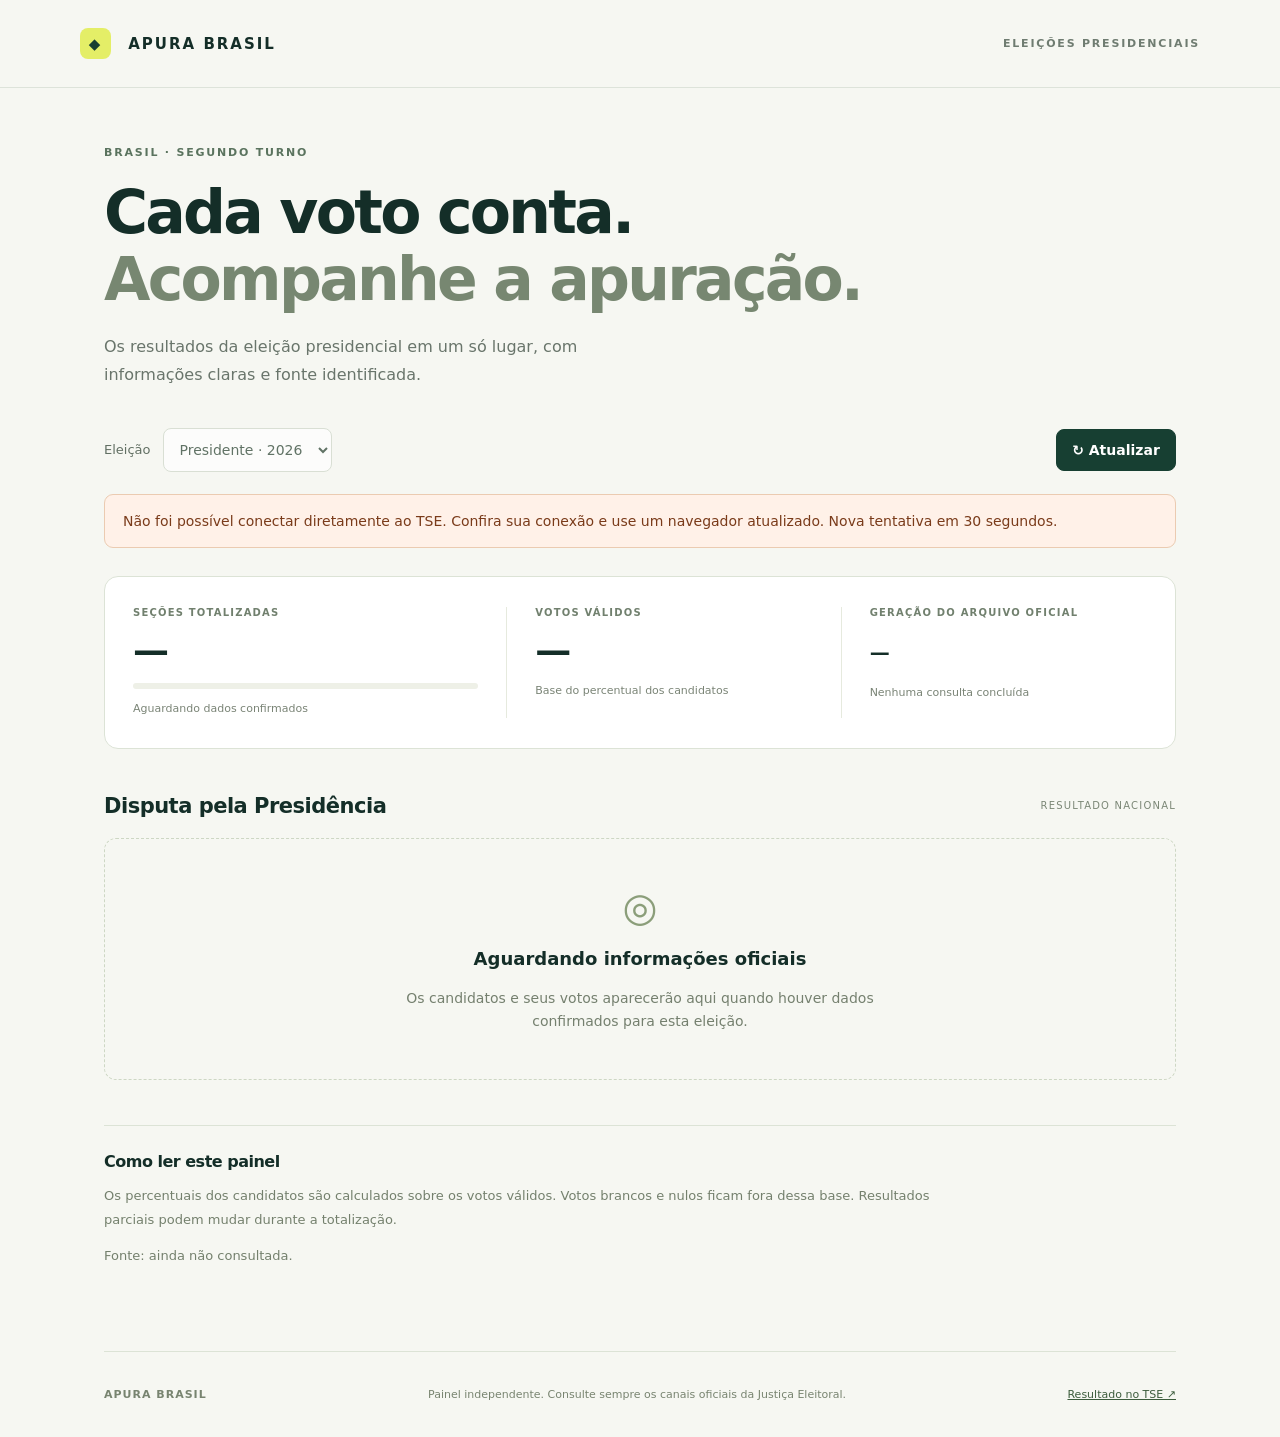
==== public/index.html @ 84155146 "Add presidential election dashboard with direct signed TSE data" ====
<!doctype html>
<html lang="pt-BR">
<head>
<meta charset="utf-8"><meta name="viewport" content="width=device-width,initial-scale=1">
<meta name="theme-color" content="#102f28">
<title>Apuração • Presidência do Brasil</title>
<link rel="stylesheet" href="style.css">
</head>
<body>
<header><a class="brand" href="/" aria-label="Página inicial"><span class="brand-mark">◆</span> APURA BRASIL</a><span class="tag">ELEIÇÕES PRESIDENCIAIS</span></header>
<main>
<section class="intro"><div class="eyebrow">BRASIL · SEGUNDO TURNO</div><h1>Cada voto conta.<br><span>Acompanhe a apuração.</span></h1><p>Os resultados da eleição presidencial em um só lugar, com informações claras e fonte identificada.</p></section>
<section class="toolbar" aria-label="Controles"><div><label for="year">Eleição</label><select id="year" disabled aria-label="Eleição presidencial de 2026"><option value="2026">Presidente · 2026</option></select></div><button id="refresh" type="button">↻ Atualizar</button></section>
<div id="notice" class="notice" role="status" aria-live="polite">Preparando as informações da eleição…</div>
<section class="summary" aria-label="Progresso da apuração"><div><span class="eyebrow">SEÇÕES TOTALIZADAS</span><strong id="progress">—</strong><div class="track"><div id="progress-bar"></div></div><small id="sections">Aguardando dados confirmados</small></div><div><span class="eyebrow">VOTOS VÁLIDOS</span><strong id="valid-votes">—</strong><small>Base do percentual dos candidatos</small></div><div><span class="eyebrow">GERAÇÃO DO ARQUIVO OFICIAL</span><strong id="updated" class="date">—</strong><small id="checked">Nenhuma consulta concluída</small></div></section>
<section class="results"><div class="section-heading"><h2>Disputa pela Presidência</h2><span>RESULTADO NACIONAL</span></div><div id="candidates" class="candidates"><div class="empty"><span>◎</span><h3>Aguardando informações oficiais</h3><p>Os candidatos e seus votos aparecerão aqui quando houver dados confirmados para esta eleição.</p></div></div></section>
<section class="details"><h2>Como ler este painel</h2><p>Os percentuais dos candidatos são calculados sobre os votos válidos. Votos brancos e nulos ficam fora dessa base. Resultados parciais podem mudar durante a totalização.</p><p id="source">Fonte: ainda não consultada.</p></section>
<footer><span>APURA BRASIL</span><p>Painel independente. Consulte sempre os canais oficiais da Justiça Eleitoral.</p><a href="https://resultados.tse.jus.br/oficial/app/index.html#/eleicao/6258/uf/br/cargo/1/vis/nominal/resultados" target="_blank" rel="noopener noreferrer">Resultado no TSE ↗</a></footer>
</main>
<script src="app.js" type="module"></script>
</body>
</html>
---- public/style.css ----
:root{font-family:Inter,ui-sans-serif,system-ui,-apple-system,BlinkMacSystemFont,"Segoe UI",sans-serif;color:#142e28;background:#f6f7f2;font-synthesis:none}*{box-sizing:border-box}body{margin:0}header{height:88px;border-bottom:1px solid #dde3da;display:flex;justify-content:space-between;align-items:center;padding:0 max(24px,calc((100vw - 1120px)/2))}.brand{font-size:15px;letter-spacing:2px;font-weight:800;text-decoration:none;color:inherit;white-space:nowrap}.brand-mark{display:inline-grid;place-items:center;width:31px;height:31px;background:#e4ee67;border-radius:8px;margin-right:10px;color:#183e31}.tag,.eyebrow{font-size:11px;font-weight:750;letter-spacing:1.8px}.tag{color:#6f7c71}main{max-width:1120px;margin:auto;padding:58px 24px 0}.intro{max-width:760px}.intro .eyebrow{color:#5a735e}h1{font-size:clamp(34px,5.5vw,60px);letter-spacing:-2.7px;line-height:1.12;margin:20px 0}h1 span{color:#778771}.intro p{font-size:16px;line-height:1.7;color:#69756b;max-width:570px}.toolbar{display:flex;justify-content:space-between;align-items:center;margin-top:40px;gap:16px}.toolbar>div{display:flex;align-items:center;gap:12px}label{font-size:13px;color:#627064}select,button{font:inherit;font-size:14px;border:1px solid #cdd6c8;background:#fff;border-radius:8px;padding:12px;color:#233c2b}button{background:#173f32;color:white;border-color:#173f32;font-weight:650;cursor:pointer;min-width:120px}button:hover{background:#28533d}button:disabled{opacity:.6;cursor:wait}:focus-visible{outline:3px solid #8a9e22;outline-offset:4px}.notice{background:#eaf0df;border:1px solid #d5dfc2;border-radius:9px;padding:15px 18px;margin:22px 0;font-size:14px;line-height:1.6}.notice.error{background:#fff1e8;border-color:#ebcbb1;color:#7a3b1a}.summary{display:grid;grid-template-columns:1.2fr 1fr 1fr;background:#fff;border:1px solid #dce3d6;border-radius:14px;margin:28px 0 45px;padding:30px 0}.summary>div{padding:0 28px;display:flex;flex-direction:column;gap:12px}.summary>div+div{border-left:1px solid #e6eade}.summary .eyebrow{color:#71806e;font-size:10px;letter-spacing:1.2px}.summary strong{font-size:36px;letter-spacing:-1.5px}.summary strong.date{font-size:20px;letter-spacing:-.5px;min-height:43px;display:flex;align-items:center}.summary small{color:#7a8476;font-size:11px;line-height:1.5}.track{height:6px;background:#eef0e7;border-radius:9px}.track>div{width:0;height:100%;background:#79923b;border-radius:9px}.section-heading{display:flex;justify-content:space-between;align-items:center;gap:16px;margin-bottom:20px}h2{font-size:21px;letter-spacing:-.5px;margin:0}.section-heading>span{font-size:10px;letter-spacing:1.2px;color:#7b8776}.candidates{display:grid;grid-template-columns:1fr 1fr;gap:18px}.empty{grid-column:1/-1;text-align:center;padding:45px 24px;border:1px dashed #cdd7c4;border-radius:12px}.empty>span{font-size:40px;color:#8b9e7a}.empty h3{font-size:18px;font-weight:650}.empty p{max-width:470px;margin:auto;color:#75806f;font-size:14px;line-height:1.7}.candidate{padding:26px;border:1px solid #dce3d6;border-radius:12px;background:white}.candidate small{color:#6e7d67}.candidate h3{margin:12px 0;font-size:24px}.candidate strong{display:block;font-size:42px;letter-spacing:-1.5px;margin:24px 0 8px}.candidate .track{margin:18px 0}.candidate .track>div{background:#254f3c}.candidate p{font-size:14px;color:#67745e}.details{margin:45px 0;padding:26px 0;border-top:1px solid #dce3d6}.details h2{font-size:16px}.details p{font-size:13px;color:#74806d;line-height:1.8;max-width:850px}.details a,footer a{color:#3c5c3c}footer{border-top:1px solid #dce3d6;padding:25px 0;display:flex;align-items:center;justify-content:space-between;gap:20px;font-size:11px;color:#788470}footer>span{font-weight:800;letter-spacing:1px}footer a{white-space:nowrap}@media(max-width:650px){header{height:70px}.tag{display:none}main{padding-top:35px}h1{letter-spacing:-1.5px}.summary{grid-template-columns:1fr;padding:0 22px;margin-bottom:30px}.summary>div{padding:22px 0}.summary>div+div{border-left:0;border-top:1px solid #e6eade}.summary strong.date{min-height:0}.section-heading{align-items:flex-start;flex-direction:column}.candidates{grid-template-columns:1fr}.toolbar>div{gap:7px}select{max-width:190px}.toolbar button{min-width:auto}.toolbar label{display:none}footer{flex-wrap:wrap}footer p{order:3;margin:0;width:100%}}
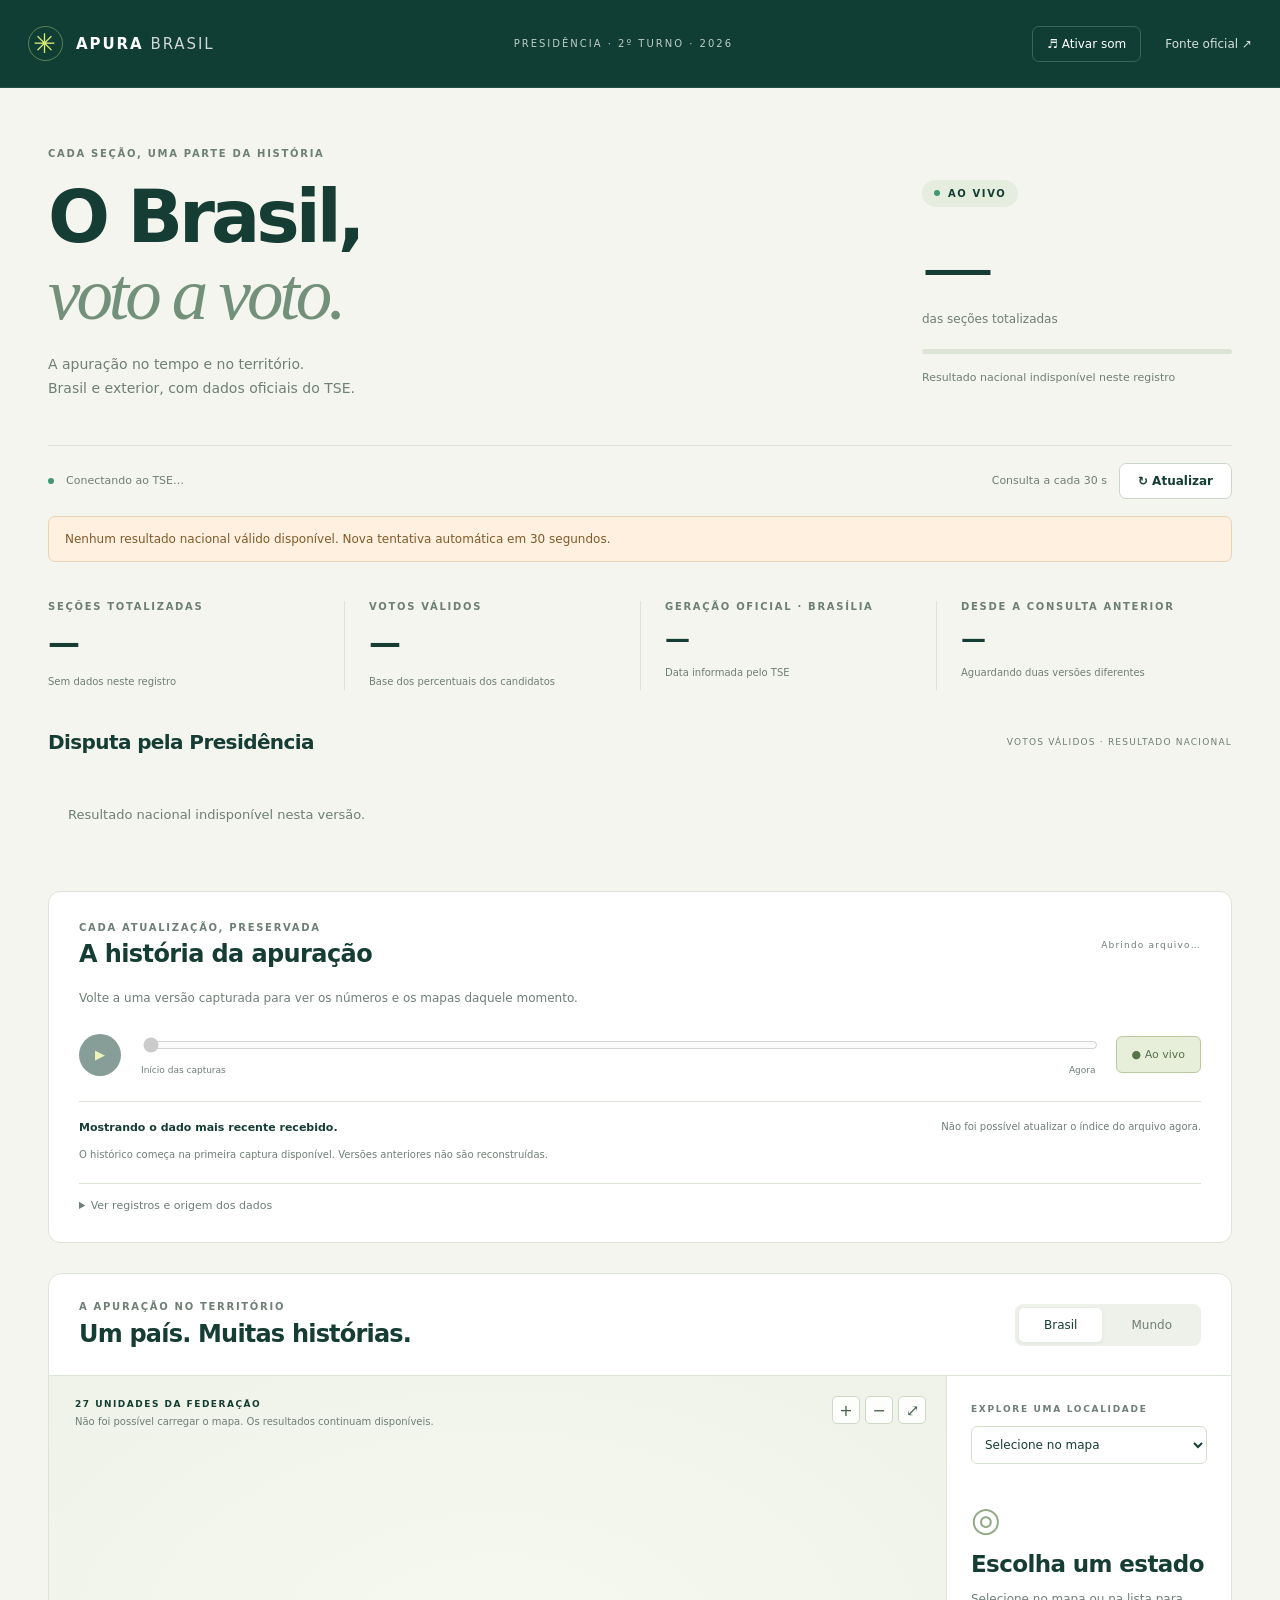
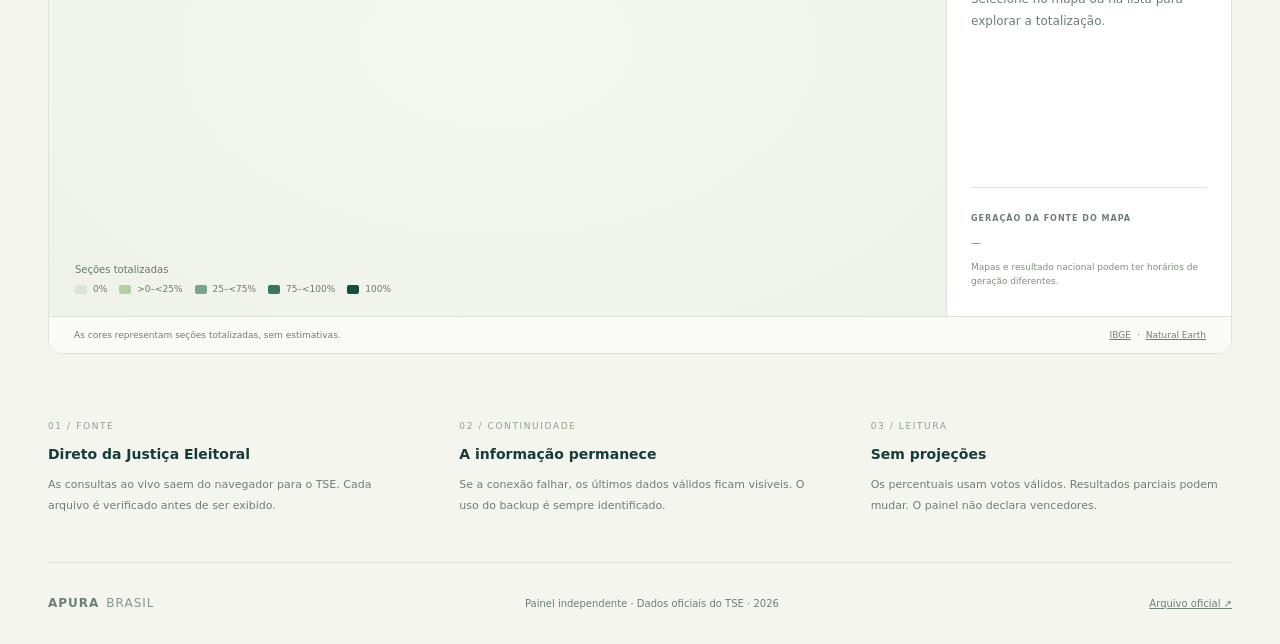
==== commit b28b3586: "Adiciona mapas, histórico assinado, backup na VPS e alerta sonoro ao dashboard" ====
--- a/public/index.html
+++ b/public/index.html
@@ -1,22 +1,22 @@
 <!doctype html>
 <html lang="pt-BR">
 <head>
-<meta charset="utf-8"><meta name="viewport" content="width=device-width,initial-scale=1">
-<meta name="theme-color" content="#102f28">
-<title>Apuração • Presidência do Brasil</title>
-<link rel="stylesheet" href="style.css">
+<meta charset="utf-8"><meta name="viewport" content="width=device-width,initial-scale=1"><meta name="theme-color" content="#103e34">
+<title>Apura Brasil · O Brasil, voto a voto</title><link rel="stylesheet" href="style.css">
 </head>
 <body>
-<header><a class="brand" href="/" aria-label="Página inicial"><span class="brand-mark">◆</span> APURA BRASIL</a><span class="tag">ELEIÇÕES PRESIDENCIAIS</span></header>
+<header class="topbar"><a class="brand" href="/" aria-label="Página inicial"><span class="brand-symbol">✳</span> APURA<span>BRASIL</span></a><span class="header-caption">PRESIDÊNCIA · 2º TURNO · 2026</span><div class="header-actions"><button id="sound" class="ghost" aria-pressed="false">♬ Ativar som</button><a class="official-link" href="https://resultados.tse.jus.br/oficial/app/index.html#/eleicao/6258/uf/br/cargo/1/vis/nominal/resultados" target="_blank" rel="noopener noreferrer">Fonte oficial ↗</a></div></header>
 <main>
-<section class="intro"><div class="eyebrow">BRASIL · SEGUNDO TURNO</div><h1>Cada voto conta.<br><span>Acompanhe a apuração.</span></h1><p>Os resultados da eleição presidencial em um só lugar, com informações claras e fonte identificada.</p></section>
-<section class="toolbar" aria-label="Controles"><div><label for="year">Eleição</label><select id="year" disabled aria-label="Eleição presidencial de 2026"><option value="2026">Presidente · 2026</option></select></div><button id="refresh" type="button">↻ Atualizar</button></section>
-<div id="notice" class="notice" role="status" aria-live="polite">Preparando as informações da eleição…</div>
-<section class="summary" aria-label="Progresso da apuração"><div><span class="eyebrow">SEÇÕES TOTALIZADAS</span><strong id="progress">—</strong><div class="track"><div id="progress-bar"></div></div><small id="sections">Aguardando dados confirmados</small></div><div><span class="eyebrow">VOTOS VÁLIDOS</span><strong id="valid-votes">—</strong><small>Base do percentual dos candidatos</small></div><div><span class="eyebrow">GERAÇÃO DO ARQUIVO OFICIAL</span><strong id="updated" class="date">—</strong><small id="checked">Nenhuma consulta concluída</small></div></section>
-<section class="results"><div class="section-heading"><h2>Disputa pela Presidência</h2><span>RESULTADO NACIONAL</span></div><div id="candidates" class="candidates"><div class="empty"><span>◎</span><h3>Aguardando informações oficiais</h3><p>Os candidatos e seus votos aparecerão aqui quando houver dados confirmados para esta eleição.</p></div></div></section>
-<section class="details"><h2>Como ler este painel</h2><p>Os percentuais dos candidatos são calculados sobre os votos válidos. Votos brancos e nulos ficam fora dessa base. Resultados parciais podem mudar durante a totalização.</p><p id="source">Fonte: ainda não consultada.</p></section>
-<footer><span>APURA BRASIL</span><p>Painel independente. Consulte sempre os canais oficiais da Justiça Eleitoral.</p><a href="https://resultados.tse.jus.br/oficial/app/index.html#/eleicao/6258/uf/br/cargo/1/vis/nominal/resultados" target="_blank" rel="noopener noreferrer">Resultado no TSE ↗</a></footer>
+<section class="hero"><div><div class="eyebrow">CADA SEÇÃO, UMA PARTE DA HISTÓRIA</div><h1>O Brasil,<br><span>voto a voto.</span></h1><p>A apuração no tempo e no território.<br>Brasil e exterior, com dados oficiais do TSE.</p></div><div class="hero-status"><span id="mode" class="mode"><i></i> CONECTANDO</span><h2 id="hero-progress">—</h2><p>das seções totalizadas</p><div class="mini-track"><span id="hero-bar"></span></div><small id="hero-sections">Aguardando a fonte oficial</small></div></section>
+<div class="live-toolbar"><div class="consultation"><span class="status-dot" id="status-dot"></span><span id="checked">Conectando ao TSE…</span></div><div><span class="poll-label">Consulta a cada 30 s</span><button id="refresh" class="refresh">↻ Atualizar</button></div></div>
+<div id="notice" class="notice" role="status" aria-live="polite">Consultando as informações oficiais…</div>
+<section class="metrics" aria-label="Resumo da apuração"><article><span class="eyebrow">SEÇÕES TOTALIZADAS</span><strong id="sections">—</strong><small id="sections-total">Aguardando dados</small></article><article><span class="eyebrow">VOTOS VÁLIDOS</span><strong id="valid-votes">—</strong><small>Base dos percentuais dos candidatos</small></article><article><span class="eyebrow">GERAÇÃO OFICIAL · BRASÍLIA</span><strong class="official-time" id="updated">—</strong><small id="generation-date">Data informada pelo TSE</small></article><article><span class="eyebrow">DESDE A CONSULTA ANTERIOR</span><strong class="delta" id="delta">—</strong><small id="delta-note">Aguardando duas versões</small></article></section>
+<section class="results" aria-label="Votação dos candidatos"><div class="section-heading"><h2>Disputa pela Presidência</h2><span>VOTOS VÁLIDOS · RESULTADO NACIONAL</span></div><div id="candidates" class="candidates"><p class="empty">Aguardando resultados oficiais verificados.</p></div></section>
+<section class="timeline-card" aria-labelledby="timeline-title"><div class="section-heading"><div><div class="eyebrow">CADA ATUALIZAÇÃO, PRESERVADA</div><h2 id="timeline-title">A história da apuração</h2></div><span id="archive-count">Abrindo arquivo…</span></div><p class="timeline-description">Volte a uma versão capturada para ver os números e os mapas daquele momento.</p><div class="timeline-controls"><button id="play" class="play" disabled aria-label="Reproduzir histórico">▶</button><div class="timeline-slider"><input id="timeline" type="range" min="0" max="0" value="0" aria-label="Versão capturada da apuração" disabled><div><span id="timeline-start">Início das capturas</span><span id="timeline-end">Agora</span></div></div><button id="go-live" class="go-live" aria-pressed="true">● Ao vivo</button></div><div class="timeline-caption"><strong id="timeline-caption">Mostrando o dado mais recente recebido.</strong><span id="archive-health">O arquivo é mantido na VPS.</span></div><p class="archive-limit" id="archive-limit">O histórico começa na primeira captura disponível. Versões anteriores não são reconstruídas.</p><details><summary>Ver registros e origem dos dados</summary><div id="history-list" class="history-list"></div></details></section>
+<section class="map-card" aria-labelledby="map-title"><div class="map-header"><div><div class="eyebrow">A APURAÇÃO NO TERRITÓRIO</div><h2 id="map-title">Um país. Muitas histórias.</h2></div><div class="segmented" role="group" aria-label="Escolher mapa"><button id="tab-br" aria-pressed="true">Brasil</button><button id="tab-world" aria-pressed="false">Mundo</button></div></div><div class="map-body"><div class="map-stage"><div class="map-corner"><span id="map-label">27 UNIDADES DA FEDERAÇÃO</span><span id="map-coverage">Aguardando dados</span></div><div class="map-tools"><button id="zoom-in" aria-label="Aproximar mapa">+</button><button id="zoom-out" aria-label="Afastar mapa">−</button><button id="zoom-reset" aria-label="Restaurar mapa">⤢</button></div><svg id="map" role="group" aria-label="Mapa interativo da apuração" viewBox="0 0 900 620"><g id="map-content"></g></svg><div class="map-legend"><span>Seções totalizadas</span><div><i class="legend-zero"></i>0%<i class="legend-low"></i>&gt;0–&lt;25%<i class="legend-mid"></i>25–&lt;75%<i class="legend-high"></i>75–&lt;100%<i class="legend-final"></i>100%</div></div></div><aside class="map-detail"><div><label for="region-select" class="eyebrow">EXPLORE UMA LOCALIDADE</label><select id="region-select"><option value="">Selecione no mapa</option></select></div><div id="region-detail"><div class="detail-symbol">◎</div><h3>Escolha um estado</h3><p>Selecione no mapa ou na lista para explorar a totalização.</p></div><div class="source-time"><span class="eyebrow">GERAÇÃO DA FONTE DO MAPA</span><p id="map-updated">—</p><small>Mapas e resultado nacional podem ter horários de geração diferentes.</small></div></aside></div><div class="map-footnote"><span id="map-note">As cores representam seções totalizadas, sem estimativas.</span><a href="https://servicodados.ibge.gov.br/api/docs/malhas?versao=3" target="_blank" rel="noopener noreferrer">IBGE</a><span>·</span><a href="https://www.naturalearthdata.com/about/terms-of-use/" target="_blank" rel="noopener noreferrer">Natural Earth</a></div></section>
+
+<section class="trust-grid"><article><span>01 / FONTE</span><h3>Direto da Justiça Eleitoral</h3><p>As consultas ao vivo saem do navegador para o TSE. Cada arquivo é verificado antes de ser exibido.</p></article><article><span>02 / CONTINUIDADE</span><h3>A informação permanece</h3><p>Se a conexão falhar, os últimos dados válidos ficam visíveis. O uso do backup é sempre identificado.</p></article><article><span>03 / LEITURA</span><h3>Sem projeções</h3><p>Os percentuais usam votos válidos. Resultados parciais podem mudar. O painel não declara vencedores.</p></article></section>
+<footer><a class="brand" href="/">APURA<span>BRASIL</span></a><p>Painel independente · Dados oficiais do TSE · 2026</p><a id="source" href="https://resultados.tse.jus.br/oficial/ele2026/6258/dados/br/br-c0001-e006258-u.jws" target="_blank" rel="noopener noreferrer">Arquivo oficial ↗</a></footer>
 </main>
 <script src="app.js" type="module"></script>
-</body>
-</html>
+</body></html>
--- a/public/style.css
+++ b/public/style.css
@@ -1 +1,2 @@
-:root{font-family:Inter,ui-sans-serif,system-ui,-apple-system,BlinkMacSystemFont,"Segoe UI",sans-serif;color:#142e28;background:#f6f7f2;font-synthesis:none}*{box-sizing:border-box}body{margin:0}header{height:88px;border-bottom:1px solid #dde3da;display:flex;justify-content:space-between;align-items:center;padding:0 max(24px,calc((100vw - 1120px)/2))}.brand{font-size:15px;letter-spacing:2px;font-weight:800;text-decoration:none;color:inherit;white-space:nowrap}.brand-mark{display:inline-grid;place-items:center;width:31px;height:31px;background:#e4ee67;border-radius:8px;margin-right:10px;color:#183e31}.tag,.eyebrow{font-size:11px;font-weight:750;letter-spacing:1.8px}.tag{color:#6f7c71}main{max-width:1120px;margin:auto;padding:58px 24px 0}.intro{max-width:760px}.intro .eyebrow{color:#5a735e}h1{font-size:clamp(34px,5.5vw,60px);letter-spacing:-2.7px;line-height:1.12;margin:20px 0}h1 span{color:#778771}.intro p{font-size:16px;line-height:1.7;color:#69756b;max-width:570px}.toolbar{display:flex;justify-content:space-between;align-items:center;margin-top:40px;gap:16px}.toolbar>div{display:flex;align-items:center;gap:12px}label{font-size:13px;color:#627064}select,button{font:inherit;font-size:14px;border:1px solid #cdd6c8;background:#fff;border-radius:8px;padding:12px;color:#233c2b}button{background:#173f32;color:white;border-color:#173f32;font-weight:650;cursor:pointer;min-width:120px}button:hover{background:#28533d}button:disabled{opacity:.6;cursor:wait}:focus-visible{outline:3px solid #8a9e22;outline-offset:4px}.notice{background:#eaf0df;border:1px solid #d5dfc2;border-radius:9px;padding:15px 18px;margin:22px 0;font-size:14px;line-height:1.6}.notice.error{background:#fff1e8;border-color:#ebcbb1;color:#7a3b1a}.summary{display:grid;grid-template-columns:1.2fr 1fr 1fr;background:#fff;border:1px solid #dce3d6;border-radius:14px;margin:28px 0 45px;padding:30px 0}.summary>div{padding:0 28px;display:flex;flex-direction:column;gap:12px}.summary>div+div{border-left:1px solid #e6eade}.summary .eyebrow{color:#71806e;font-size:10px;letter-spacing:1.2px}.summary strong{font-size:36px;letter-spacing:-1.5px}.summary strong.date{font-size:20px;letter-spacing:-.5px;min-height:43px;display:flex;align-items:center}.summary small{color:#7a8476;font-size:11px;line-height:1.5}.track{height:6px;background:#eef0e7;border-radius:9px}.track>div{width:0;height:100%;background:#79923b;border-radius:9px}.section-heading{display:flex;justify-content:space-between;align-items:center;gap:16px;margin-bottom:20px}h2{font-size:21px;letter-spacing:-.5px;margin:0}.section-heading>span{font-size:10px;letter-spacing:1.2px;color:#7b8776}.candidates{display:grid;grid-template-columns:1fr 1fr;gap:18px}.empty{grid-column:1/-1;text-align:center;padding:45px 24px;border:1px dashed #cdd7c4;border-radius:12px}.empty>span{font-size:40px;color:#8b9e7a}.empty h3{font-size:18px;font-weight:650}.empty p{max-width:470px;margin:auto;color:#75806f;font-size:14px;line-height:1.7}.candidate{padding:26px;border:1px solid #dce3d6;border-radius:12px;background:white}.candidate small{color:#6e7d67}.candidate h3{margin:12px 0;font-size:24px}.candidate strong{display:block;font-size:42px;letter-spacing:-1.5px;margin:24px 0 8px}.candidate .track{margin:18px 0}.candidate .track>div{background:#254f3c}.candidate p{font-size:14px;color:#67745e}.details{margin:45px 0;padding:26px 0;border-top:1px solid #dce3d6}.details h2{font-size:16px}.details p{font-size:13px;color:#74806d;line-height:1.8;max-width:850px}.details a,footer a{color:#3c5c3c}footer{border-top:1px solid #dce3d6;padding:25px 0;display:flex;align-items:center;justify-content:space-between;gap:20px;font-size:11px;color:#788470}footer>span{font-weight:800;letter-spacing:1px}footer a{white-space:nowrap}@media(max-width:650px){header{height:70px}.tag{display:none}main{padding-top:35px}h1{letter-spacing:-1.5px}.summary{grid-template-columns:1fr;padding:0 22px;margin-bottom:30px}.summary>div{padding:22px 0}.summary>div+div{border-left:0;border-top:1px solid #e6eade}.summary strong.date{min-height:0}.section-heading{align-items:flex-start;flex-direction:column}.candidates{grid-template-columns:1fr}.toolbar>div{gap:7px}select{max-width:190px}.toolbar button{min-width:auto}.toolbar label{display:none}footer{flex-wrap:wrap}footer p{order:3;margin:0;width:100%}}
+:root{--forest:#103e34;--ink:#153d34;--muted:#6e7f76;--paper:#f4f5ef;--line:#dce3d8;--lime:#d9eb75;--green:#28765c;--gold:#b18c42;font-family:Inter,ui-sans-serif,system-ui,-apple-system,"Segoe UI",sans-serif;color:var(--ink);background:var(--paper);font-synthesis:none}*{box-sizing:border-box}body{margin:0}button,select,input{font:inherit}button,a,select,input{-webkit-tap-highlight-color:transparent}button{cursor:pointer}a{color:inherit}button:disabled{cursor:wait;opacity:.5}button:focus-visible,a:focus-visible,select:focus-visible,input:focus-visible,[tabindex]:focus-visible{outline:3px solid #a4b94c;outline-offset:4px}button{transition:background .2s,transform .2s}button:active{transform:translateY(1px)}.topbar{min-height:88px;background:var(--forest);color:#fff;display:flex;align-items:center;justify-content:space-between;gap:24px;padding:0 max(28px,calc((100vw - 1240px)/2));border-bottom:1px solid #ffffff15}.brand{display:flex;align-items:center;gap:7px;font-size:15px;letter-spacing:1.9px;font-weight:800;text-decoration:none;white-space:nowrap}.brand>span:last-child{font-weight:400;opacity:.8}.brand-symbol{display:grid;place-items:center;width:35px;height:35px;border:1px solid #cde58165;border-radius:50%;color:var(--lime);font-size:27px;margin-right:6px}.header-caption{font-size:10px;letter-spacing:2px;color:#bdccc3}.header-actions{display:flex;align-items:center;gap:24px}.ghost{border:1px solid #ffffff30;background:transparent;color:#fff;border-radius:7px;padding:10px 14px;font-size:12px}.ghost[aria-pressed=true]{background:#d9eb7520;color:var(--lime);border-color:#d9eb7580}.official-link{font-size:12px;text-decoration:none;color:#d6e0da;white-space:nowrap}main{max-width:1240px;margin:auto;padding:0 28px}.hero{display:flex;justify-content:space-between;align-items:center;padding:60px 0 44px;gap:50px}.eyebrow{font-size:10px;letter-spacing:1.7px;font-weight:700;color:var(--muted)}h1{font-size:clamp(48px,5.7vw,78px);font-weight:600;line-height:1.05;letter-spacing:-4px;margin:20px 0}h1>span{font-family:Georgia,"Times New Roman",serif;font-weight:400;font-style:italic;color:#73917a}.hero p{font-size:14px;line-height:1.7;color:var(--muted);margin-bottom:0}.hero-status{width:310px;padding:28px 0 12px}.mode{display:inline-flex;align-items:center;gap:8px;font-size:10px;font-weight:750;letter-spacing:1.6px;background:#e5eddf;padding:8px 12px;border-radius:30px}.mode i,.status-dot{display:inline-block;width:6px;height:6px;background:#429774;border-radius:50%}.mode.backup{background:#f6e7cd;color:#865e24}.mode.history{background:#e2e7f0;color:#3e5678}.mode.backup i{background:#b18c42}.mode.history i{background:#6c81a3}.hero-status h2{font-size:72px;letter-spacing:-4px;font-weight:500;margin:18px 0 0;font-variant-numeric:tabular-nums}.hero-status p{margin-top:0;font-size:12px}.mini-track{height:5px;border-radius:5px;background:#dce4d6;margin:20px 0 12px;overflow:hidden}.mini-track span{display:block;width:0;height:100%;background:var(--green);transition:width 1s}.hero-status small{font-size:11px;color:var(--muted)}.live-toolbar{display:flex;justify-content:space-between;align-items:center;padding:17px 0;border-top:1px solid var(--line);gap:15px;font-size:11px;color:var(--muted)}.live-toolbar>div{display:flex;align-items:center;gap:12px}.refresh{padding:10px 18px;border:1px solid #ccd7c9;border-radius:7px;background:#fff;color:var(--ink);font-size:12px;font-weight:650}.refresh:hover{background:#eaf0e1}.notice{background:#e7efdf;border:1px solid #d5e1ca;border-radius:7px;padding:12px 16px;font-size:12px;line-height:1.7;color:#49654b;margin-bottom:25px}.notice.error{background:#fff0df;border-color:#ead3b2;color:#805a29}.metrics{display:grid;grid-template-columns:repeat(4,1fr);padding:14px 0 33px}.metrics article{padding:0 24px;display:flex;flex-direction:column;gap:12px;border-left:1px solid var(--line);min-width:0}.metrics article:first-child{border:0;padding-left:0}.metrics strong{font-size:32px;font-weight:550;letter-spacing:-1px;font-variant-numeric:tabular-nums}.metrics small{font-size:10px;line-height:1.6;color:var(--muted)}.metrics .official-time{font-size:25px;letter-spacing:-.5px}.metrics .delta{font-size:25px}.section-heading{display:flex;justify-content:space-between;align-items:center;gap:20px;margin-bottom:20px}.section-heading h2{font-size:20px;letter-spacing:-.6px;font-weight:600;margin:0}.section-heading>span{font-size:9px;letter-spacing:1.2px;color:var(--muted)}.results{margin:7px 0 36px}.candidates{display:grid;grid-template-columns:1fr 1fr;gap:18px}.candidate{background:#fff;border:1px solid var(--line);border-radius:10px;padding:25px 28px;display:grid;grid-template-columns:1fr auto;gap:8px 20px;position:relative;overflow:hidden}.candidate:before{content:"";position:absolute;left:0;top:25px;bottom:25px;width:3px;background:#809c87}.candidate .candidate-party{grid-column:1;color:var(--muted);font-size:10px;letter-spacing:1.5px}.candidate h3{font-size:18px;font-weight:650;letter-spacing:-.3px;margin:0}.candidate strong{grid-column:2;grid-row:1/3;align-self:center;font-size:36px;font-weight:500;letter-spacing:-1.5px;font-variant-numeric:tabular-nums}.candidate p{font-size:11px;margin:0;color:var(--muted)}.candidate .track{grid-column:1/-1;margin-top:10px}.track{height:4px;background:#eaf0e5;border-radius:6px;overflow:hidden}.track>div{height:100%;width:0;background:#7f9d84;border-radius:6px;transition:width 1s}.map-card{background:#fff;border:1px solid var(--line);border-radius:14px;overflow:hidden;margin:30px 0}.map-header{display:flex;justify-content:space-between;align-items:center;gap:20px;padding:27px 30px;border-bottom:1px solid var(--line)}.map-header h2{font-size:24px;font-weight:550;letter-spacing:-.8px;margin:8px 0 0}.segmented{display:flex;background:#edf1e9;padding:4px;border-radius:8px;gap:4px}.segmented button{font-size:12px;border:0;background:transparent;color:var(--muted);padding:10px 25px;border-radius:5px}.segmented button[aria-pressed=true]{background:#fff;color:var(--ink);box-shadow:0 1px 4px #153d3410}.map-body{display:grid;grid-template-columns:minmax(0,1fr) 285px}.map-stage{position:relative;background:radial-gradient(ellipse at center,#f6f9f0,#eef2e9);min-height:500px;overflow:hidden}.map-corner{position:absolute;top:23px;left:26px;z-index:1;display:flex;flex-direction:column;gap:7px;pointer-events:none}.map-corner>span:first-child{font-size:9px;letter-spacing:1.5px;font-weight:750}.map-corner>span:last-child{font-size:10px;color:var(--muted)}#map{display:block;width:100%;height:540px;touch-action:pan-y}#map.world{touch-action:none}.map-region{stroke:#f7f9f1;stroke-width:1.4;vector-effect:non-scaling-stroke;transition:fill .8s,stroke .2s;cursor:pointer}.map-region:hover,.map-region.selected{stroke:#254f3d;stroke-width:2.5}.map-region.country{stroke-width:.6}.map-region.country:hover,.map-region.country.selected{stroke-width:1.5}.map-region.no-data{fill:#e0e6dc;cursor:default}.map-label{font-size:13px;font-weight:750;fill:#31523f;text-anchor:middle;pointer-events:none}.country-marker{stroke:#fff;stroke-width:1.2;cursor:pointer;vector-effect:non-scaling-stroke}.country-marker.selected,.country-marker:hover{stroke:#163f33;stroke-width:2.5}.map-tools{position:absolute;right:20px;top:20px;z-index:2;display:flex;gap:5px}.map-tools button{width:28px;height:28px;background:#ffffffdb;border:1px solid #ced8c7;border-radius:5px;color:#45624c;font-size:16px}.map-legend{position:absolute;bottom:22px;left:26px;right:15px;display:flex;flex-direction:column;gap:9px;font-size:9px;color:#687c65;pointer-events:none}.map-legend>span{font-size:10px}.map-legend>div{display:flex;gap:6px;align-items:center;flex-wrap:wrap}.map-legend i{display:inline-block;width:12px;height:9px;border-radius:2px;margin-left:6px}.map-legend i:first-child{margin-left:0}.legend-zero{background:#dce4d6}.legend-low{background:#b3cfa4}.legend-mid{background:#74a68b}.legend-high{background:#38795e}.legend-final{background:#154e3b}.map-detail{border-left:1px solid var(--line);padding:28px 24px;display:flex;flex-direction:column;gap:23px}.map-detail label{display:block;font-size:9px;margin-bottom:12px}select{width:100%;padding:10px 9px;border:1px solid #d4dfce;border-radius:6px;background:#fff;color:var(--ink);font-size:12px}.detail-symbol{font-size:34px;color:#92aa83;margin:12px 0}.map-detail h3{font-size:23px;font-weight:550;letter-spacing:-.6px;margin:12px 0}.map-detail p{font-size:12px;line-height:1.8;color:var(--muted)}.detail-value{font-size:42px;letter-spacing:-2px;display:block;margin:22px 0 8px;font-weight:500}.detail-count{font-size:12px;color:#5c745c}.detail-caption{font-size:10px!important}.detail-locations{max-height:100px;overflow:auto;font-size:10px;color:var(--muted);line-height:1.8;margin-top:14px}.source-time{border-top:1px solid var(--line);padding-top:18px;margin-top:auto}.source-time .eyebrow{font-size:8px;letter-spacing:1px}.source-time p{font-size:10px;margin:9px 0}.source-time small{font-size:9px;color:#80907e;line-height:1.5;display:block}.map-footnote{display:flex;align-items:center;gap:6px;padding:13px 25px;background:#fafbf7;border-top:1px solid var(--line);font-size:9px;color:var(--muted)}.map-footnote>span:first-child{margin-right:auto}.map-footnote a{white-space:nowrap}.timeline-card{padding:30px;background:#fff;border:1px solid var(--line);border-radius:12px;margin:30px 0}.timeline-card h2{font-size:24px;font-weight:550;margin-top:7px}.timeline-description{font-size:12px;color:var(--muted);line-height:1.7}.timeline-controls{display:flex;align-items:center;gap:20px;margin:25px 0}.play{background:var(--forest);color:var(--lime);border:0;border-radius:50%;width:42px;height:42px;flex-shrink:0;font-size:13px}.timeline-slider{flex:1;min-width:0}.timeline-slider input{width:100%;accent-color:#476f48;cursor:pointer}.timeline-slider>div{display:flex;justify-content:space-between;font-size:9px;color:var(--muted);margin-top:8px}.go-live{padding:11px 15px;border-radius:6px;border:1px solid #ced9c5;background:#f4f7ef;color:#59734b;white-space:nowrap;font-size:11px}.go-live[aria-pressed=true]{background:#e7efdb;border-color:#baca9e}.timeline-caption{display:flex;justify-content:space-between;gap:20px;border-top:1px solid var(--line);padding-top:17px;line-height:1.6}.timeline-caption strong{font-size:11px;font-weight:600}.timeline-caption>span{font-size:10px;color:var(--muted)}.archive-limit{font-size:10px;color:var(--muted);line-height:1.7;margin-bottom:0}details{border-top:1px solid var(--line);padding-top:15px;margin-top:20px;font-size:11px;color:var(--muted)}summary{cursor:pointer}.history-list{max-height:210px;overflow:auto;margin-top:15px}.history-row{display:flex;gap:15px;align-items:center;padding:12px 0;border-top:1px solid #edf0e8;justify-content:space-between}.history-row button{border:0;background:none;color:var(--ink);padding:4px 0;font-size:11px;text-align:left}.history-row small{font-size:9px}.history-row a{font-size:10px}.trust-grid{display:grid;grid-template-columns:repeat(3,1fr);gap:50px;padding:30px 0 45px}.trust-grid article>span{font-size:9px;letter-spacing:1.6px;color:#91a088}.trust-grid h3{font-size:14px;font-weight:650;margin:13px 0}.trust-grid p{font-size:11px;color:var(--muted);line-height:1.9;margin:0}footer{padding:25px 0;border-top:1px solid var(--line);display:flex;align-items:center;justify-content:space-between;gap:20px;font-size:10px;color:var(--muted)}footer .brand{font-size:12px;letter-spacing:1px}footer p{font-size:10px}.empty{font-size:13px;color:var(--muted);padding:20px}.has-update{animation:soft-flash 1s}@keyframes soft-flash{0%,100%{opacity:1}40%{opacity:.6}}@media(min-width:1500px){.hero{padding-top:70px}}@media(max-width:1000px){.header-caption{display:none}.map-body{grid-template-columns:minmax(0,1fr) 240px}.map-detail{padding:23px 18px}.metrics article{padding:0 15px}.metrics .eyebrow{font-size:8px;letter-spacing:1px}.metrics strong{font-size:27px}.metrics .official-time,.metrics .delta{font-size:23px}.hero-status{width:260px}}@media(max-width:740px){.topbar{padding:18px 20px;min-height:76px;gap:10px}.brand{font-size:12px;gap:4px;letter-spacing:1.2px}.brand-symbol{width:29px;height:29px;font-size:23px;margin-right:4px}.header-actions{gap:10px}.ghost{font-size:10px;padding:9px 10px}.official-link{display:none}main{padding:0 20px}.hero{padding:35px 0 25px;align-items:flex-start;gap:20px}.hero .eyebrow{font-size:8px;letter-spacing:1px}h1{font-size:49px;letter-spacing:-2.5px;margin:18px 0}.hero p{font-size:12px}.hero-status{width:130px;padding:0;flex-shrink:0;align-self:flex-end;margin-bottom:7px}.mode{font-size:8px;padding:7px 9px;letter-spacing:1px}.hero-status h2{font-size:40px;letter-spacing:-2px;margin:14px 0 0}.hero-status p{font-size:9px}.hero-status small{font-size:8px;line-height:1.7;display:block}.mini-track{margin:15px 0 8px}.live-toolbar{font-size:9px;gap:8px}.live-toolbar>div{gap:8px}.poll-label{display:none}.refresh{padding:9px 11px;font-size:10px}.notice{font-size:11px;padding:12px;margin-bottom:20px}.metrics{grid-template-columns:1fr 1fr;gap:22px 0;padding:0 0 25px}.metrics article{padding:0 0 0 18px}.metrics article:nth-child(3){padding-left:0;border:0}.metrics strong{font-size:29px}.metrics .official-time,.metrics .delta{font-size:25px}.metrics .eyebrow{font-size:8px;letter-spacing:.6px}.metrics small{font-size:9px}.section-heading{gap:12px;align-items:flex-start}.section-heading h2{font-size:18px}.section-heading>span{font-size:8px;letter-spacing:.6px;max-width:125px;line-height:1.8;text-align:right}.candidates{grid-template-columns:1fr;gap:12px}.candidate{padding:21px 24px}.candidate strong{font-size:33px}.candidate h3{font-size:16px}.map-header{padding:22px 18px;align-items:flex-start;gap:15px;flex-direction:column}.map-header h2{font-size:23px}.map-header .eyebrow{font-size:8px}.segmented{width:100%;gap:5px}.segmented button{flex:1;padding:9px 20px;font-size:11px}.map-body{grid-template-columns:1fr}.map-stage{min-height:390px}#map{height:430px}.map-corner{top:18px;left:18px}.map-corner>span:first-child{font-size:8px;letter-spacing:.7px}.map-corner>span:last-child{font-size:9px}.map-tools{top:15px;right:12px;gap:3px}.map-tools button{width:26px;height:26px}.map-legend{left:18px;bottom:18px;font-size:8px;gap:7px}.map-legend>div{gap:4px}.map-legend i{width:10px;margin-left:3px}.map-detail{border-left:0;border-top:1px solid var(--line);padding:23px;gap:15px}.map-detail #region-detail h3{font-size:22px}.detail-symbol{display:none}.detail-value{font-size:36px;display:inline-block;margin:10px 15px 8px 0}.detail-count{display:inline-block}.source-time{padding-top:13px}.source-time small{font-size:9px}.map-footnote{padding:13px 18px;flex-wrap:wrap;font-size:8px;line-height:1.7}.map-footnote>span:first-child{flex-basis:100%}.timeline-card{padding:23px 20px}.timeline-card .section-heading{flex-direction:column;gap:10px}.timeline-card h2{font-size:23px}.timeline-card .section-heading>span{max-width:none;text-align:left}.timeline-controls{gap:12px}.play{width:35px;height:35px;font-size:11px}.go-live{font-size:10px;padding:10px}.timeline-slider>div{font-size:8px}.timeline-caption{flex-direction:column;gap:5px}.timeline-caption strong{font-size:10px}.archive-limit{font-size:9px}.trust-grid{grid-template-columns:1fr;gap:28px;padding:15px 0 30px}.trust-grid article{max-width:520px}.trust-grid h3{margin:8px 0;font-size:14px}.trust-grid p{font-size:11px}footer{flex-wrap:wrap;gap:12px}footer p{order:3;flex-basis:100%;font-size:9px;margin:0}.results{margin-bottom:25px}}@media(max-width:380px){h1{font-size:42px}.hero-status{width:112px}.hero-status h2{font-size:34px}.metrics strong{font-size:25px}.candidate strong{font-size:29px}.candidate h3{font-size:14px}.brand-symbol{display:none}}@media(prefers-reduced-motion:reduce){*{transition:none!important;animation:none!important}}
+.map-footnote.source-warning{background:#fff3df;color:#85632f}.detail-warning{color:#936a31!important;border-left:2px solid #d8b370;padding-left:10px}
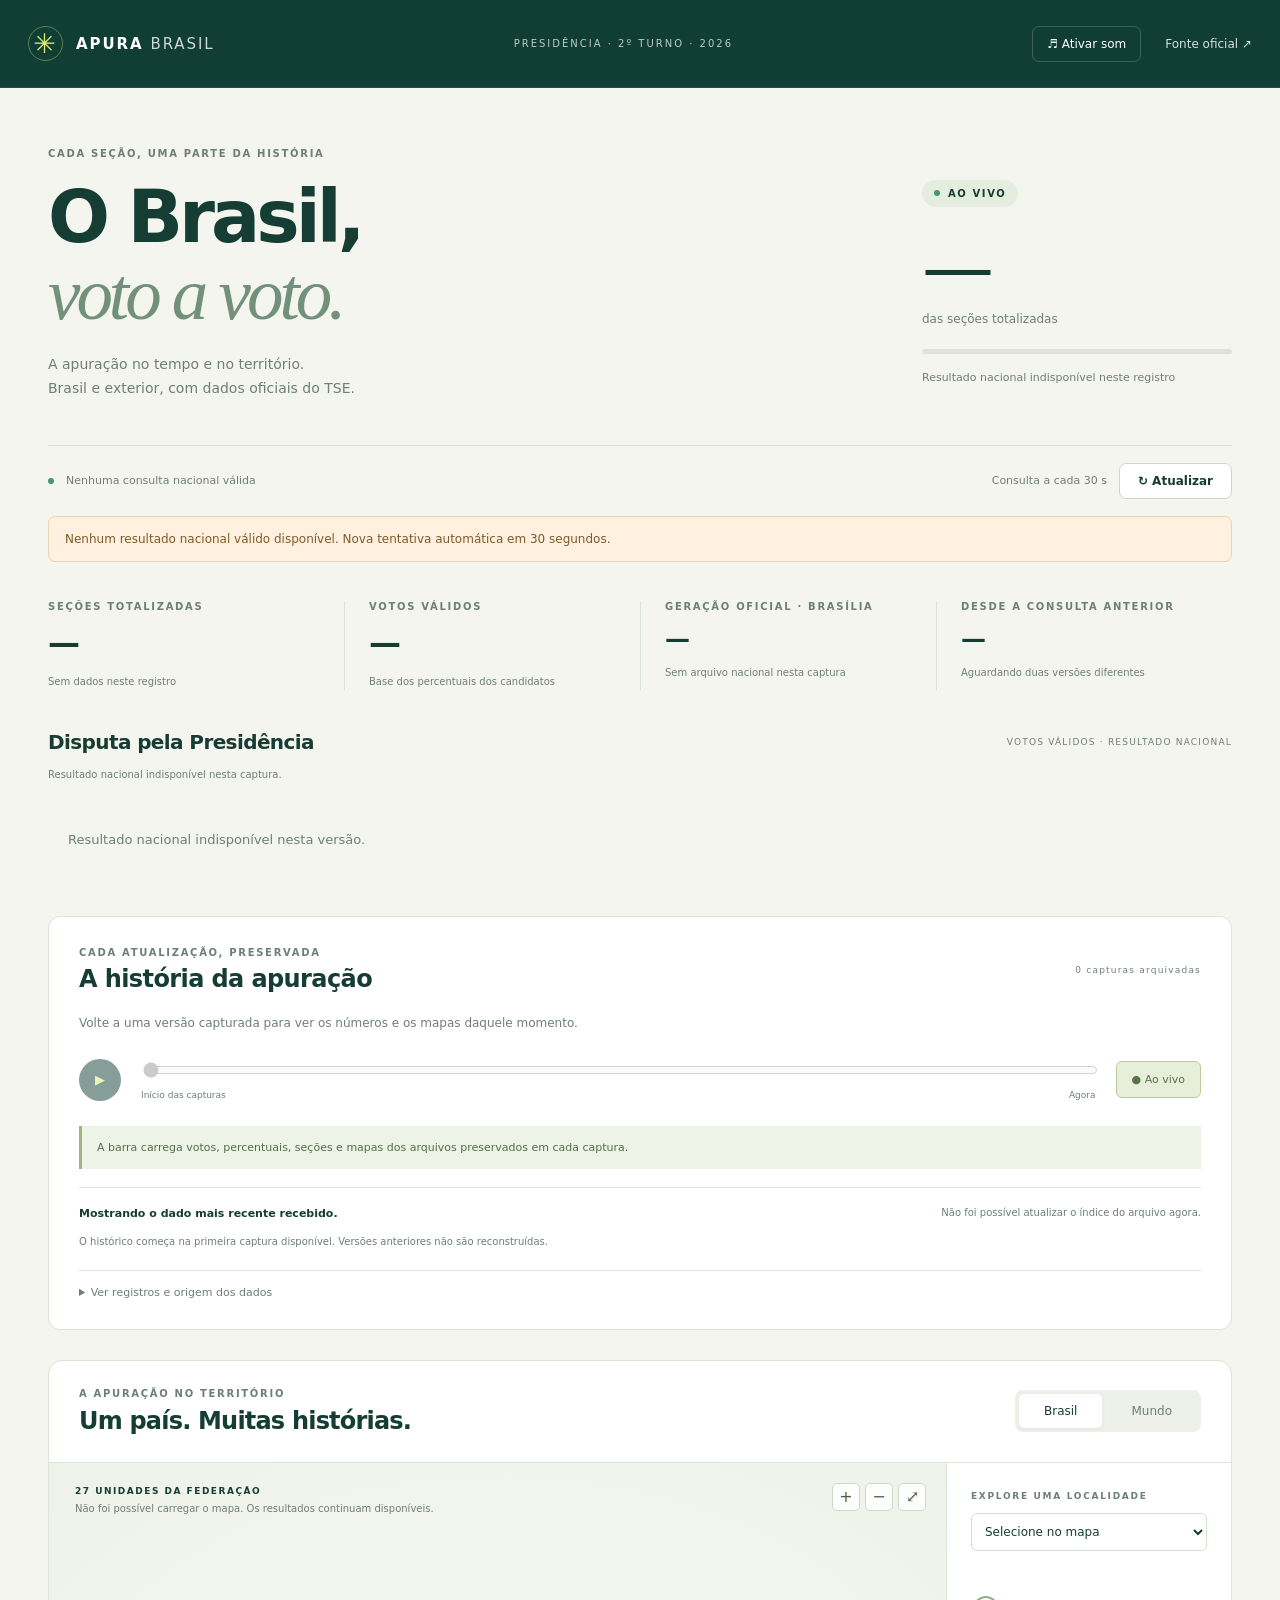
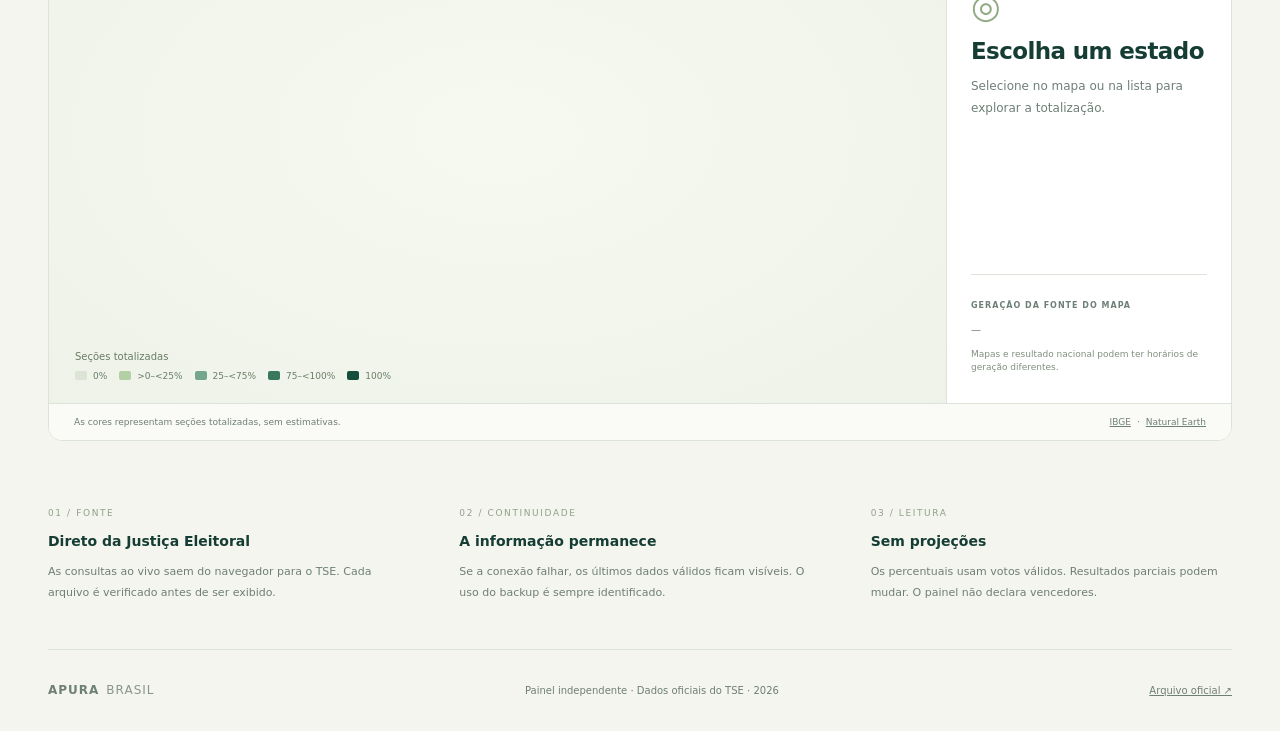
==== commit cb4e0744: "Show verified state candidate results, clarify captured versions, and add official portraits" ====
--- a/public/index.html
+++ b/public/index.html
@@ -11,8 +11,8 @@
 <div class="live-toolbar"><div class="consultation"><span class="status-dot" id="status-dot"></span><span id="checked">Conectando ao TSE…</span></div><div><span class="poll-label">Consulta a cada 30 s</span><button id="refresh" class="refresh">↻ Atualizar</button></div></div>
 <div id="notice" class="notice" role="status" aria-live="polite">Consultando as informações oficiais…</div>
 <section class="metrics" aria-label="Resumo da apuração"><article><span class="eyebrow">SEÇÕES TOTALIZADAS</span><strong id="sections">—</strong><small id="sections-total">Aguardando dados</small></article><article><span class="eyebrow">VOTOS VÁLIDOS</span><strong id="valid-votes">—</strong><small>Base dos percentuais dos candidatos</small></article><article><span class="eyebrow">GERAÇÃO OFICIAL · BRASÍLIA</span><strong class="official-time" id="updated">—</strong><small id="generation-date">Data informada pelo TSE</small></article><article><span class="eyebrow">DESDE A CONSULTA ANTERIOR</span><strong class="delta" id="delta">—</strong><small id="delta-note">Aguardando duas versões</small></article></section>
-<section class="results" aria-label="Votação dos candidatos"><div class="section-heading"><h2>Disputa pela Presidência</h2><span>VOTOS VÁLIDOS · RESULTADO NACIONAL</span></div><div id="candidates" class="candidates"><p class="empty">Aguardando resultados oficiais verificados.</p></div></section>
-<section class="timeline-card" aria-labelledby="timeline-title"><div class="section-heading"><div><div class="eyebrow">CADA ATUALIZAÇÃO, PRESERVADA</div><h2 id="timeline-title">A história da apuração</h2></div><span id="archive-count">Abrindo arquivo…</span></div><p class="timeline-description">Volte a uma versão capturada para ver os números e os mapas daquele momento.</p><div class="timeline-controls"><button id="play" class="play" disabled aria-label="Reproduzir histórico">▶</button><div class="timeline-slider"><input id="timeline" type="range" min="0" max="0" value="0" aria-label="Versão capturada da apuração" disabled><div><span id="timeline-start">Início das capturas</span><span id="timeline-end">Agora</span></div></div><button id="go-live" class="go-live" aria-pressed="true">● Ao vivo</button></div><div class="timeline-caption"><strong id="timeline-caption">Mostrando o dado mais recente recebido.</strong><span id="archive-health">O arquivo é mantido na VPS.</span></div><p class="archive-limit" id="archive-limit">O histórico começa na primeira captura disponível. Versões anteriores não são reconstruídas.</p><details><summary>Ver registros e origem dos dados</summary><div id="history-list" class="history-list"></div></details></section>
+<section class="results" aria-label="Votação dos candidatos"><div class="section-heading"><h2>Disputa pela Presidência</h2><span>VOTOS VÁLIDOS · RESULTADO NACIONAL</span></div><p id="candidate-version" class="candidate-version">Aguardando a versão oficial dos percentuais.</p><div id="candidates" class="candidates"><p class="empty">Aguardando resultados oficiais verificados.</p></div></section>
+<section class="timeline-card" aria-labelledby="timeline-title"><div class="section-heading"><div><div class="eyebrow">CADA ATUALIZAÇÃO, PRESERVADA</div><h2 id="timeline-title">A história da apuração</h2></div><span id="archive-count">Abrindo arquivo…</span></div><p class="timeline-description">Volte a uma versão capturada para ver os números e os mapas daquele momento.</p><div class="timeline-controls"><button id="play" class="play" disabled aria-label="Reproduzir histórico">▶</button><div class="timeline-slider"><input id="timeline" type="range" min="0" max="0" value="0" aria-label="Versão capturada da apuração" disabled><div><span id="timeline-start">Início das capturas</span><span id="timeline-end">Agora</span></div></div><button id="go-live" class="go-live" aria-pressed="true">● Ao vivo</button></div><p id="timeline-national-note" class="timeline-national-note" role="status" aria-live="polite">Cada captura utiliza o seu arquivo nacional para votos e percentuais.</p><div class="timeline-caption"><strong id="timeline-caption">Mostrando o dado mais recente recebido.</strong><span id="archive-health">O arquivo é mantido na VPS.</span></div><p class="archive-limit" id="archive-limit">O histórico começa na primeira captura disponível. Versões anteriores não são reconstruídas.</p><details><summary>Ver registros e origem dos dados</summary><div id="history-list" class="history-list"></div></details></section>
 <section class="map-card" aria-labelledby="map-title"><div class="map-header"><div><div class="eyebrow">A APURAÇÃO NO TERRITÓRIO</div><h2 id="map-title">Um país. Muitas histórias.</h2></div><div class="segmented" role="group" aria-label="Escolher mapa"><button id="tab-br" aria-pressed="true">Brasil</button><button id="tab-world" aria-pressed="false">Mundo</button></div></div><div class="map-body"><div class="map-stage"><div class="map-corner"><span id="map-label">27 UNIDADES DA FEDERAÇÃO</span><span id="map-coverage">Aguardando dados</span></div><div class="map-tools"><button id="zoom-in" aria-label="Aproximar mapa">+</button><button id="zoom-out" aria-label="Afastar mapa">−</button><button id="zoom-reset" aria-label="Restaurar mapa">⤢</button></div><svg id="map" role="group" aria-label="Mapa interativo da apuração" viewBox="0 0 900 620"><g id="map-content"></g></svg><div class="map-legend"><span>Seções totalizadas</span><div><i class="legend-zero"></i>0%<i class="legend-low"></i>&gt;0–&lt;25%<i class="legend-mid"></i>25–&lt;75%<i class="legend-high"></i>75–&lt;100%<i class="legend-final"></i>100%</div></div></div><aside class="map-detail"><div><label for="region-select" class="eyebrow">EXPLORE UMA LOCALIDADE</label><select id="region-select"><option value="">Selecione no mapa</option></select></div><div id="region-detail"><div class="detail-symbol">◎</div><h3>Escolha um estado</h3><p>Selecione no mapa ou na lista para explorar a totalização.</p></div><div class="source-time"><span class="eyebrow">GERAÇÃO DA FONTE DO MAPA</span><p id="map-updated">—</p><small>Mapas e resultado nacional podem ter horários de geração diferentes.</small></div></aside></div><div class="map-footnote"><span id="map-note">As cores representam seções totalizadas, sem estimativas.</span><a href="https://servicodados.ibge.gov.br/api/docs/malhas?versao=3" target="_blank" rel="noopener noreferrer">IBGE</a><span>·</span><a href="https://www.naturalearthdata.com/about/terms-of-use/" target="_blank" rel="noopener noreferrer">Natural Earth</a></div></section>
 
 <section class="trust-grid"><article><span>01 / FONTE</span><h3>Direto da Justiça Eleitoral</h3><p>As consultas ao vivo saem do navegador para o TSE. Cada arquivo é verificado antes de ser exibido.</p></article><article><span>02 / CONTINUIDADE</span><h3>A informação permanece</h3><p>Se a conexão falhar, os últimos dados válidos ficam visíveis. O uso do backup é sempre identificado.</p></article><article><span>03 / LEITURA</span><h3>Sem projeções</h3><p>Os percentuais usam votos válidos. Resultados parciais podem mudar. O painel não declara vencedores.</p></article></section>
--- a/public/style.css
+++ b/public/style.css
@@ -1,2 +1,7 @@
 :root{--forest:#103e34;--ink:#153d34;--muted:#6e7f76;--paper:#f4f5ef;--line:#dce3d8;--lime:#d9eb75;--green:#28765c;--gold:#b18c42;font-family:Inter,ui-sans-serif,system-ui,-apple-system,"Segoe UI",sans-serif;color:var(--ink);background:var(--paper);font-synthesis:none}*{box-sizing:border-box}body{margin:0}button,select,input{font:inherit}button,a,select,input{-webkit-tap-highlight-color:transparent}button{cursor:pointer}a{color:inherit}button:disabled{cursor:wait;opacity:.5}button:focus-visible,a:focus-visible,select:focus-visible,input:focus-visible,[tabindex]:focus-visible{outline:3px solid #a4b94c;outline-offset:4px}button{transition:background .2s,transform .2s}button:active{transform:translateY(1px)}.topbar{min-height:88px;background:var(--forest);color:#fff;display:flex;align-items:center;justify-content:space-between;gap:24px;padding:0 max(28px,calc((100vw - 1240px)/2));border-bottom:1px solid #ffffff15}.brand{display:flex;align-items:center;gap:7px;font-size:15px;letter-spacing:1.9px;font-weight:800;text-decoration:none;white-space:nowrap}.brand>span:last-child{font-weight:400;opacity:.8}.brand-symbol{display:grid;place-items:center;width:35px;height:35px;border:1px solid #cde58165;border-radius:50%;color:var(--lime);font-size:27px;margin-right:6px}.header-caption{font-size:10px;letter-spacing:2px;color:#bdccc3}.header-actions{display:flex;align-items:center;gap:24px}.ghost{border:1px solid #ffffff30;background:transparent;color:#fff;border-radius:7px;padding:10px 14px;font-size:12px}.ghost[aria-pressed=true]{background:#d9eb7520;color:var(--lime);border-color:#d9eb7580}.official-link{font-size:12px;text-decoration:none;color:#d6e0da;white-space:nowrap}main{max-width:1240px;margin:auto;padding:0 28px}.hero{display:flex;justify-content:space-between;align-items:center;padding:60px 0 44px;gap:50px}.eyebrow{font-size:10px;letter-spacing:1.7px;font-weight:700;color:var(--muted)}h1{font-size:clamp(48px,5.7vw,78px);font-weight:600;line-height:1.05;letter-spacing:-4px;margin:20px 0}h1>span{font-family:Georgia,"Times New Roman",serif;font-weight:400;font-style:italic;color:#73917a}.hero p{font-size:14px;line-height:1.7;color:var(--muted);margin-bottom:0}.hero-status{width:310px;padding:28px 0 12px}.mode{display:inline-flex;align-items:center;gap:8px;font-size:10px;font-weight:750;letter-spacing:1.6px;background:#e5eddf;padding:8px 12px;border-radius:30px}.mode i,.status-dot{display:inline-block;width:6px;height:6px;background:#429774;border-radius:50%}.mode.backup{background:#f6e7cd;color:#865e24}.mode.history{background:#e2e7f0;color:#3e5678}.mode.backup i{background:#b18c42}.mode.history i{background:#6c81a3}.hero-status h2{font-size:72px;letter-spacing:-4px;font-weight:500;margin:18px 0 0;font-variant-numeric:tabular-nums}.hero-status p{margin-top:0;font-size:12px}.mini-track{height:5px;border-radius:5px;background:#dce4d6;margin:20px 0 12px;overflow:hidden}.mini-track span{display:block;width:0;height:100%;background:var(--green);transition:width 1s}.hero-status small{font-size:11px;color:var(--muted)}.live-toolbar{display:flex;justify-content:space-between;align-items:center;padding:17px 0;border-top:1px solid var(--line);gap:15px;font-size:11px;color:var(--muted)}.live-toolbar>div{display:flex;align-items:center;gap:12px}.refresh{padding:10px 18px;border:1px solid #ccd7c9;border-radius:7px;background:#fff;color:var(--ink);font-size:12px;font-weight:650}.refresh:hover{background:#eaf0e1}.notice{background:#e7efdf;border:1px solid #d5e1ca;border-radius:7px;padding:12px 16px;font-size:12px;line-height:1.7;color:#49654b;margin-bottom:25px}.notice.error{background:#fff0df;border-color:#ead3b2;color:#805a29}.metrics{display:grid;grid-template-columns:repeat(4,1fr);padding:14px 0 33px}.metrics article{padding:0 24px;display:flex;flex-direction:column;gap:12px;border-left:1px solid var(--line);min-width:0}.metrics article:first-child{border:0;padding-left:0}.metrics strong{font-size:32px;font-weight:550;letter-spacing:-1px;font-variant-numeric:tabular-nums}.metrics small{font-size:10px;line-height:1.6;color:var(--muted)}.metrics .official-time{font-size:25px;letter-spacing:-.5px}.metrics .delta{font-size:25px}.section-heading{display:flex;justify-content:space-between;align-items:center;gap:20px;margin-bottom:20px}.section-heading h2{font-size:20px;letter-spacing:-.6px;font-weight:600;margin:0}.section-heading>span{font-size:9px;letter-spacing:1.2px;color:var(--muted)}.results{margin:7px 0 36px}.candidates{display:grid;grid-template-columns:1fr 1fr;gap:18px}.candidate{background:#fff;border:1px solid var(--line);border-radius:10px;padding:25px 28px;display:grid;grid-template-columns:1fr auto;gap:8px 20px;position:relative;overflow:hidden}.candidate:before{content:"";position:absolute;left:0;top:25px;bottom:25px;width:3px;background:#809c87}.candidate .candidate-party{grid-column:1;color:var(--muted);font-size:10px;letter-spacing:1.5px}.candidate h3{font-size:18px;font-weight:650;letter-spacing:-.3px;margin:0}.candidate strong{grid-column:2;grid-row:1/3;align-self:center;font-size:36px;font-weight:500;letter-spacing:-1.5px;font-variant-numeric:tabular-nums}.candidate p{font-size:11px;margin:0;color:var(--muted)}.candidate .track{grid-column:1/-1;margin-top:10px}.track{height:4px;background:#eaf0e5;border-radius:6px;overflow:hidden}.track>div{height:100%;width:0;background:#7f9d84;border-radius:6px;transition:width 1s}.map-card{background:#fff;border:1px solid var(--line);border-radius:14px;overflow:hidden;margin:30px 0}.map-header{display:flex;justify-content:space-between;align-items:center;gap:20px;padding:27px 30px;border-bottom:1px solid var(--line)}.map-header h2{font-size:24px;font-weight:550;letter-spacing:-.8px;margin:8px 0 0}.segmented{display:flex;background:#edf1e9;padding:4px;border-radius:8px;gap:4px}.segmented button{font-size:12px;border:0;background:transparent;color:var(--muted);padding:10px 25px;border-radius:5px}.segmented button[aria-pressed=true]{background:#fff;color:var(--ink);box-shadow:0 1px 4px #153d3410}.map-body{display:grid;grid-template-columns:minmax(0,1fr) 285px}.map-stage{position:relative;background:radial-gradient(ellipse at center,#f6f9f0,#eef2e9);min-height:500px;overflow:hidden}.map-corner{position:absolute;top:23px;left:26px;z-index:1;display:flex;flex-direction:column;gap:7px;pointer-events:none}.map-corner>span:first-child{font-size:9px;letter-spacing:1.5px;font-weight:750}.map-corner>span:last-child{font-size:10px;color:var(--muted)}#map{display:block;width:100%;height:540px;touch-action:pan-y}#map.world{touch-action:none}.map-region{stroke:#f7f9f1;stroke-width:1.4;vector-effect:non-scaling-stroke;transition:fill .8s,stroke .2s;cursor:pointer}.map-region:hover,.map-region.selected{stroke:#254f3d;stroke-width:2.5}.map-region.country{stroke-width:.6}.map-region.country:hover,.map-region.country.selected{stroke-width:1.5}.map-region.no-data{fill:#e0e6dc;cursor:default}.map-label{font-size:13px;font-weight:750;fill:#31523f;text-anchor:middle;pointer-events:none}.country-marker{stroke:#fff;stroke-width:1.2;cursor:pointer;vector-effect:non-scaling-stroke}.country-marker.selected,.country-marker:hover{stroke:#163f33;stroke-width:2.5}.map-tools{position:absolute;right:20px;top:20px;z-index:2;display:flex;gap:5px}.map-tools button{width:28px;height:28px;background:#ffffffdb;border:1px solid #ced8c7;border-radius:5px;color:#45624c;font-size:16px}.map-legend{position:absolute;bottom:22px;left:26px;right:15px;display:flex;flex-direction:column;gap:9px;font-size:9px;color:#687c65;pointer-events:none}.map-legend>span{font-size:10px}.map-legend>div{display:flex;gap:6px;align-items:center;flex-wrap:wrap}.map-legend i{display:inline-block;width:12px;height:9px;border-radius:2px;margin-left:6px}.map-legend i:first-child{margin-left:0}.legend-zero{background:#dce4d6}.legend-low{background:#b3cfa4}.legend-mid{background:#74a68b}.legend-high{background:#38795e}.legend-final{background:#154e3b}.map-detail{border-left:1px solid var(--line);padding:28px 24px;display:flex;flex-direction:column;gap:23px}.map-detail label{display:block;font-size:9px;margin-bottom:12px}select{width:100%;padding:10px 9px;border:1px solid #d4dfce;border-radius:6px;background:#fff;color:var(--ink);font-size:12px}.detail-symbol{font-size:34px;color:#92aa83;margin:12px 0}.map-detail h3{font-size:23px;font-weight:550;letter-spacing:-.6px;margin:12px 0}.map-detail p{font-size:12px;line-height:1.8;color:var(--muted)}.detail-value{font-size:42px;letter-spacing:-2px;display:block;margin:22px 0 8px;font-weight:500}.detail-count{font-size:12px;color:#5c745c}.detail-caption{font-size:10px!important}.detail-locations{max-height:100px;overflow:auto;font-size:10px;color:var(--muted);line-height:1.8;margin-top:14px}.source-time{border-top:1px solid var(--line);padding-top:18px;margin-top:auto}.source-time .eyebrow{font-size:8px;letter-spacing:1px}.source-time p{font-size:10px;margin:9px 0}.source-time small{font-size:9px;color:#80907e;line-height:1.5;display:block}.map-footnote{display:flex;align-items:center;gap:6px;padding:13px 25px;background:#fafbf7;border-top:1px solid var(--line);font-size:9px;color:var(--muted)}.map-footnote>span:first-child{margin-right:auto}.map-footnote a{white-space:nowrap}.timeline-card{padding:30px;background:#fff;border:1px solid var(--line);border-radius:12px;margin:30px 0}.timeline-card h2{font-size:24px;font-weight:550;margin-top:7px}.timeline-description{font-size:12px;color:var(--muted);line-height:1.7}.timeline-controls{display:flex;align-items:center;gap:20px;margin:25px 0}.play{background:var(--forest);color:var(--lime);border:0;border-radius:50%;width:42px;height:42px;flex-shrink:0;font-size:13px}.timeline-slider{flex:1;min-width:0}.timeline-slider input{width:100%;accent-color:#476f48;cursor:pointer}.timeline-slider>div{display:flex;justify-content:space-between;font-size:9px;color:var(--muted);margin-top:8px}.go-live{padding:11px 15px;border-radius:6px;border:1px solid #ced9c5;background:#f4f7ef;color:#59734b;white-space:nowrap;font-size:11px}.go-live[aria-pressed=true]{background:#e7efdb;border-color:#baca9e}.timeline-caption{display:flex;justify-content:space-between;gap:20px;border-top:1px solid var(--line);padding-top:17px;line-height:1.6}.timeline-caption strong{font-size:11px;font-weight:600}.timeline-caption>span{font-size:10px;color:var(--muted)}.archive-limit{font-size:10px;color:var(--muted);line-height:1.7;margin-bottom:0}details{border-top:1px solid var(--line);padding-top:15px;margin-top:20px;font-size:11px;color:var(--muted)}summary{cursor:pointer}.history-list{max-height:210px;overflow:auto;margin-top:15px}.history-row{display:flex;gap:15px;align-items:center;padding:12px 0;border-top:1px solid #edf0e8;justify-content:space-between}.history-row button{border:0;background:none;color:var(--ink);padding:4px 0;font-size:11px;text-align:left}.history-row small{font-size:9px}.history-row a{font-size:10px}.trust-grid{display:grid;grid-template-columns:repeat(3,1fr);gap:50px;padding:30px 0 45px}.trust-grid article>span{font-size:9px;letter-spacing:1.6px;color:#91a088}.trust-grid h3{font-size:14px;font-weight:650;margin:13px 0}.trust-grid p{font-size:11px;color:var(--muted);line-height:1.9;margin:0}footer{padding:25px 0;border-top:1px solid var(--line);display:flex;align-items:center;justify-content:space-between;gap:20px;font-size:10px;color:var(--muted)}footer .brand{font-size:12px;letter-spacing:1px}footer p{font-size:10px}.empty{font-size:13px;color:var(--muted);padding:20px}.has-update{animation:soft-flash 1s}@keyframes soft-flash{0%,100%{opacity:1}40%{opacity:.6}}@media(min-width:1500px){.hero{padding-top:70px}}@media(max-width:1000px){.header-caption{display:none}.map-body{grid-template-columns:minmax(0,1fr) 240px}.map-detail{padding:23px 18px}.metrics article{padding:0 15px}.metrics .eyebrow{font-size:8px;letter-spacing:1px}.metrics strong{font-size:27px}.metrics .official-time,.metrics .delta{font-size:23px}.hero-status{width:260px}}@media(max-width:740px){.topbar{padding:18px 20px;min-height:76px;gap:10px}.brand{font-size:12px;gap:4px;letter-spacing:1.2px}.brand-symbol{width:29px;height:29px;font-size:23px;margin-right:4px}.header-actions{gap:10px}.ghost{font-size:10px;padding:9px 10px}.official-link{display:none}main{padding:0 20px}.hero{padding:35px 0 25px;align-items:flex-start;gap:20px}.hero .eyebrow{font-size:8px;letter-spacing:1px}h1{font-size:49px;letter-spacing:-2.5px;margin:18px 0}.hero p{font-size:12px}.hero-status{width:130px;padding:0;flex-shrink:0;align-self:flex-end;margin-bottom:7px}.mode{font-size:8px;padding:7px 9px;letter-spacing:1px}.hero-status h2{font-size:40px;letter-spacing:-2px;margin:14px 0 0}.hero-status p{font-size:9px}.hero-status small{font-size:8px;line-height:1.7;display:block}.mini-track{margin:15px 0 8px}.live-toolbar{font-size:9px;gap:8px}.live-toolbar>div{gap:8px}.poll-label{display:none}.refresh{padding:9px 11px;font-size:10px}.notice{font-size:11px;padding:12px;margin-bottom:20px}.metrics{grid-template-columns:1fr 1fr;gap:22px 0;padding:0 0 25px}.metrics article{padding:0 0 0 18px}.metrics article:nth-child(3){padding-left:0;border:0}.metrics strong{font-size:29px}.metrics .official-time,.metrics .delta{font-size:25px}.metrics .eyebrow{font-size:8px;letter-spacing:.6px}.metrics small{font-size:9px}.section-heading{gap:12px;align-items:flex-start}.section-heading h2{font-size:18px}.section-heading>span{font-size:8px;letter-spacing:.6px;max-width:125px;line-height:1.8;text-align:right}.candidates{grid-template-columns:1fr;gap:12px}.candidate{padding:21px 24px}.candidate strong{font-size:33px}.candidate h3{font-size:16px}.map-header{padding:22px 18px;align-items:flex-start;gap:15px;flex-direction:column}.map-header h2{font-size:23px}.map-header .eyebrow{font-size:8px}.segmented{width:100%;gap:5px}.segmented button{flex:1;padding:9px 20px;font-size:11px}.map-body{grid-template-columns:1fr}.map-stage{min-height:390px}#map{height:430px}.map-corner{top:18px;left:18px}.map-corner>span:first-child{font-size:8px;letter-spacing:.7px}.map-corner>span:last-child{font-size:9px}.map-tools{top:15px;right:12px;gap:3px}.map-tools button{width:26px;height:26px}.map-legend{left:18px;bottom:18px;font-size:8px;gap:7px}.map-legend>div{gap:4px}.map-legend i{width:10px;margin-left:3px}.map-detail{border-left:0;border-top:1px solid var(--line);padding:23px;gap:15px}.map-detail #region-detail h3{font-size:22px}.detail-symbol{display:none}.detail-value{font-size:36px;display:inline-block;margin:10px 15px 8px 0}.detail-count{display:inline-block}.source-time{padding-top:13px}.source-time small{font-size:9px}.map-footnote{padding:13px 18px;flex-wrap:wrap;font-size:8px;line-height:1.7}.map-footnote>span:first-child{flex-basis:100%}.timeline-card{padding:23px 20px}.timeline-card .section-heading{flex-direction:column;gap:10px}.timeline-card h2{font-size:23px}.timeline-card .section-heading>span{max-width:none;text-align:left}.timeline-controls{gap:12px}.play{width:35px;height:35px;font-size:11px}.go-live{font-size:10px;padding:10px}.timeline-slider>div{font-size:8px}.timeline-caption{flex-direction:column;gap:5px}.timeline-caption strong{font-size:10px}.archive-limit{font-size:9px}.trust-grid{grid-template-columns:1fr;gap:28px;padding:15px 0 30px}.trust-grid article{max-width:520px}.trust-grid h3{margin:8px 0;font-size:14px}.trust-grid p{font-size:11px}footer{flex-wrap:wrap;gap:12px}footer p{order:3;flex-basis:100%;font-size:9px;margin:0}.results{margin-bottom:25px}}@media(max-width:380px){h1{font-size:42px}.hero-status{width:112px}.hero-status h2{font-size:34px}.metrics strong{font-size:25px}.candidate strong{font-size:29px}.candidate h3{font-size:14px}.brand-symbol{display:none}}@media(prefers-reduced-motion:reduce){*{transition:none!important;animation:none!important}}
 .map-footnote.source-warning{background:#fff3df;color:#85632f}.detail-warning{color:#936a31!important;border-left:2px solid #d8b370;padding-left:10px}
+.candidate-version{font-size:10px;line-height:1.7;color:var(--muted);margin:-8px 0 16px}.timeline-national-note{font-size:11px;line-height:1.8;background:#eef3e8;border-left:3px solid #9fb582;padding:12px 15px;color:#536d49;margin:0 0 18px}.timeline-national-note.partial{background:#fff2df;border-color:#d4ae67;color:#85612d}@media(max-width:740px){.candidate-version{font-size:9px}.timeline-national-note{font-size:10px;padding:11px}}
+
+.state-votes{margin-top:24px;padding-top:20px;border-top:1px solid var(--line,#d8e0d0)}.state-votes h4{font-size:13px;margin:0 0 10px;font-weight:600}.state-candidate{display:grid;grid-template-columns:minmax(0,1fr) auto;gap:4px 12px;padding:14px 0;border-bottom:1px solid #e5e9df}.state-candidate strong{font-size:12px}.state-candidate small{display:block;font-size:10px;color:#57716a;margin-top:5px}.state-candidate .state-share{font-size:22px;font-weight:500;white-space:nowrap}.state-vote-count{grid-column:1/-1}.state-vote-source{margin-top:18px!important}.state-votes .detail-warning{line-height:1.6}
+
+.candidate-portrait{position:relative;display:block;width:64px;height:80px;border-radius:8px;overflow:hidden;background:#eaf0e5;border:1px solid #dde5d7;flex-shrink:0}.candidate-portrait img{position:absolute;inset:0;width:100%;height:100%;object-fit:cover;object-position:center top}.portrait-fallback{display:grid;place-items:center;width:100%;height:100%;font-size:18px;color:#64806a}.candidate{grid-template-columns:64px minmax(0,1fr) auto;column-gap:16px}.candidate>.candidate-portrait{grid-column:1;grid-row:1/4;align-self:center}.candidate .candidate-party,.candidate h3,.candidate>p{grid-column:2}.candidate h3{overflow-wrap:anywhere}.candidate>strong{grid-column:3;grid-row:1/3}.state-candidate{grid-template-columns:40px minmax(0,1fr) auto;column-gap:10px}.state-candidate>.candidate-portrait{width:40px;height:50px;grid-column:1;grid-row:1/3;align-self:center;border-radius:5px}.state-candidate>.state-vote-count{grid-column:2/-1}.state-candidate .state-share{align-self:center}.state-candidate>div{align-self:center;min-width:0;overflow-wrap:anywhere}@media(max-width:740px){.candidate{grid-template-columns:52px minmax(0,1fr);column-gap:14px}.candidate>.candidate-portrait{width:52px;height:65px;grid-row:1/4;align-self:start}.candidate>strong{grid-column:2;grid-row:3;letter-spacing:-1px}.candidate>p{grid-row:4}.candidate h3{grid-row:2}.candidate .candidate-party{grid-row:1}}
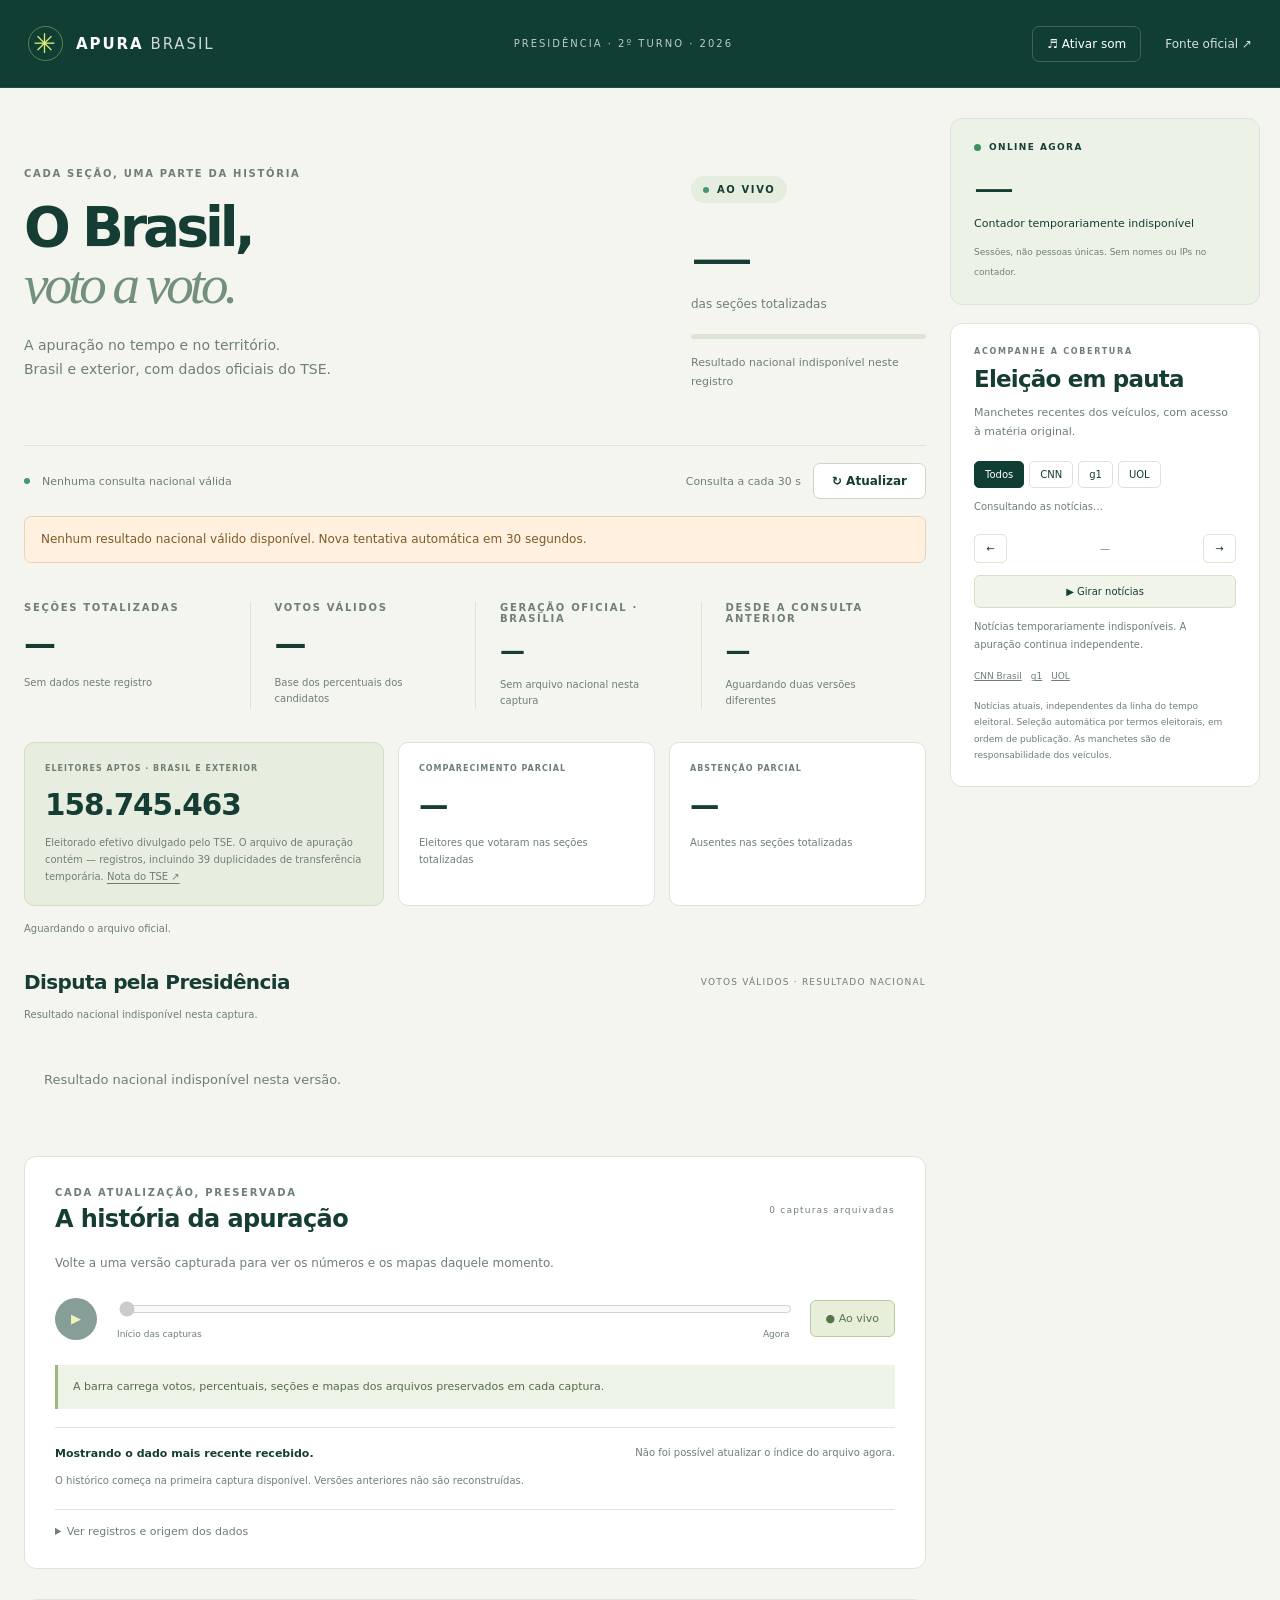
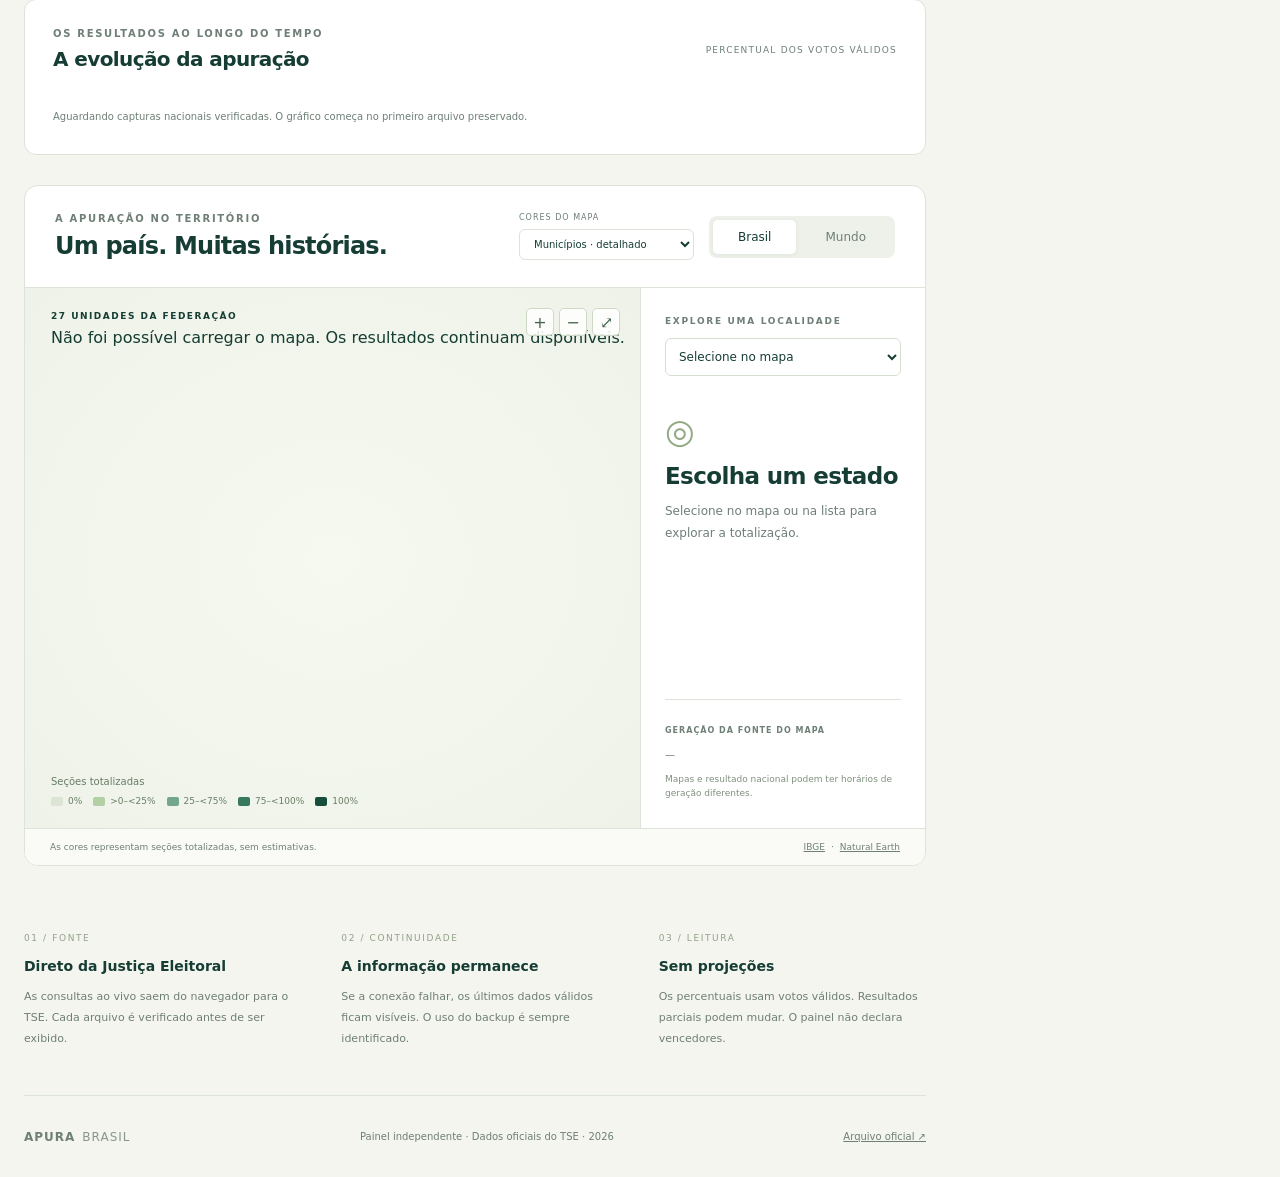
==== commit 4d04bd96: "Amplia painel com histórico sincronizado, notícias, presença e mapas municipais e por seção" ====
--- a/public/index.html
+++ b/public/index.html
@@ -6,17 +6,20 @@
 </head>
 <body>
 <header class="topbar"><a class="brand" href="/" aria-label="Página inicial"><span class="brand-symbol">✳</span> APURA<span>BRASIL</span></a><span class="header-caption">PRESIDÊNCIA · 2º TURNO · 2026</span><div class="header-actions"><button id="sound" class="ghost" aria-pressed="false">♬ Ativar som</button><a class="official-link" href="https://resultados.tse.jus.br/oficial/app/index.html#/eleicao/6258/uf/br/cargo/1/vis/nominal/resultados" target="_blank" rel="noopener noreferrer">Fonte oficial ↗</a></div></header>
-<main>
+<div class="page-layout"><main>
 <section class="hero"><div><div class="eyebrow">CADA SEÇÃO, UMA PARTE DA HISTÓRIA</div><h1>O Brasil,<br><span>voto a voto.</span></h1><p>A apuração no tempo e no território.<br>Brasil e exterior, com dados oficiais do TSE.</p></div><div class="hero-status"><span id="mode" class="mode"><i></i> CONECTANDO</span><h2 id="hero-progress">—</h2><p>das seções totalizadas</p><div class="mini-track"><span id="hero-bar"></span></div><small id="hero-sections">Aguardando a fonte oficial</small></div></section>
 <div class="live-toolbar"><div class="consultation"><span class="status-dot" id="status-dot"></span><span id="checked">Conectando ao TSE…</span></div><div><span class="poll-label">Consulta a cada 30 s</span><button id="refresh" class="refresh">↻ Atualizar</button></div></div>
 <div id="notice" class="notice" role="status" aria-live="polite">Consultando as informações oficiais…</div>
 <section class="metrics" aria-label="Resumo da apuração"><article><span class="eyebrow">SEÇÕES TOTALIZADAS</span><strong id="sections">—</strong><small id="sections-total">Aguardando dados</small></article><article><span class="eyebrow">VOTOS VÁLIDOS</span><strong id="valid-votes">—</strong><small>Base dos percentuais dos candidatos</small></article><article><span class="eyebrow">GERAÇÃO OFICIAL · BRASÍLIA</span><strong class="official-time" id="updated">—</strong><small id="generation-date">Data informada pelo TSE</small></article><article><span class="eyebrow">DESDE A CONSULTA ANTERIOR</span><strong class="delta" id="delta">—</strong><small id="delta-note">Aguardando duas versões</small></article></section>
-<section class="results" aria-label="Votação dos candidatos"><div class="section-heading"><h2>Disputa pela Presidência</h2><span>VOTOS VÁLIDOS · RESULTADO NACIONAL</span></div><p id="candidate-version" class="candidate-version">Aguardando a versão oficial dos percentuais.</p><div id="candidates" class="candidates"><p class="empty">Aguardando resultados oficiais verificados.</p></div></section>
+<section class="electorate-panel" aria-label="Eleitorado e participação"><div class="electorate-card electorate-primary"><span class="eyebrow">ELEITORES APTOS · BRASIL E EXTERIOR</span><strong id="electorate-effective">158.745.463</strong><small>Eleitorado efetivo divulgado pelo TSE. O arquivo de apuração contém <span id="electorate-total">—</span> registros, incluindo 39 duplicidades de transferência temporária. <a href="https://dadosabertos.tse.jus.br/dataset/resultados-2026" target="_blank" rel="noopener noreferrer">Nota do TSE ↗</a></small></div><div class="electorate-card"><span class="eyebrow">COMPARECIMENTO PARCIAL</span><strong id="electorate-attended">—</strong><small>Eleitores que votaram nas seções totalizadas</small></div><div class="electorate-card"><span class="eyebrow">ABSTENÇÃO PARCIAL</span><strong id="electorate-absent">—</strong><small>Ausentes nas seções totalizadas</small></div><p id="electorate-scope">Aguardando o arquivo oficial.</p></section>
+<section class="results" aria-label="Votação dos candidatos"><div class="section-heading"><h2>Disputa pela Presidência</h2><span>VOTOS VÁLIDOS · RESULTADO NACIONAL</span></div><p id="candidate-version" class="candidate-version">Aguardando a versão oficial dos percentuais.</p><div id="candidates" class="candidates"><p class="empty">Aguardando resultados oficiais verificados.</p></div><div id="comparison" class="comparison" aria-live="polite"></div><div id="national-ballots"></div></section>
 <section class="timeline-card" aria-labelledby="timeline-title"><div class="section-heading"><div><div class="eyebrow">CADA ATUALIZAÇÃO, PRESERVADA</div><h2 id="timeline-title">A história da apuração</h2></div><span id="archive-count">Abrindo arquivo…</span></div><p class="timeline-description">Volte a uma versão capturada para ver os números e os mapas daquele momento.</p><div class="timeline-controls"><button id="play" class="play" disabled aria-label="Reproduzir histórico">▶</button><div class="timeline-slider"><input id="timeline" type="range" min="0" max="0" value="0" aria-label="Versão capturada da apuração" disabled><div><span id="timeline-start">Início das capturas</span><span id="timeline-end">Agora</span></div></div><button id="go-live" class="go-live" aria-pressed="true">● Ao vivo</button></div><p id="timeline-national-note" class="timeline-national-note" role="status" aria-live="polite">Cada captura utiliza o seu arquivo nacional para votos e percentuais.</p><div class="timeline-caption"><strong id="timeline-caption">Mostrando o dado mais recente recebido.</strong><span id="archive-health">O arquivo é mantido na VPS.</span></div><p class="archive-limit" id="archive-limit">O histórico começa na primeira captura disponível. Versões anteriores não são reconstruídas.</p><details><summary>Ver registros e origem dos dados</summary><div id="history-list" class="history-list"></div></details></section>
-<section class="map-card" aria-labelledby="map-title"><div class="map-header"><div><div class="eyebrow">A APURAÇÃO NO TERRITÓRIO</div><h2 id="map-title">Um país. Muitas histórias.</h2></div><div class="segmented" role="group" aria-label="Escolher mapa"><button id="tab-br" aria-pressed="true">Brasil</button><button id="tab-world" aria-pressed="false">Mundo</button></div></div><div class="map-body"><div class="map-stage"><div class="map-corner"><span id="map-label">27 UNIDADES DA FEDERAÇÃO</span><span id="map-coverage">Aguardando dados</span></div><div class="map-tools"><button id="zoom-in" aria-label="Aproximar mapa">+</button><button id="zoom-out" aria-label="Afastar mapa">−</button><button id="zoom-reset" aria-label="Restaurar mapa">⤢</button></div><svg id="map" role="group" aria-label="Mapa interativo da apuração" viewBox="0 0 900 620"><g id="map-content"></g></svg><div class="map-legend"><span>Seções totalizadas</span><div><i class="legend-zero"></i>0%<i class="legend-low"></i>&gt;0–&lt;25%<i class="legend-mid"></i>25–&lt;75%<i class="legend-high"></i>75–&lt;100%<i class="legend-final"></i>100%</div></div></div><aside class="map-detail"><div><label for="region-select" class="eyebrow">EXPLORE UMA LOCALIDADE</label><select id="region-select"><option value="">Selecione no mapa</option></select></div><div id="region-detail"><div class="detail-symbol">◎</div><h3>Escolha um estado</h3><p>Selecione no mapa ou na lista para explorar a totalização.</p></div><div class="source-time"><span class="eyebrow">GERAÇÃO DA FONTE DO MAPA</span><p id="map-updated">—</p><small>Mapas e resultado nacional podem ter horários de geração diferentes.</small></div></aside></div><div class="map-footnote"><span id="map-note">As cores representam seções totalizadas, sem estimativas.</span><a href="https://servicodados.ibge.gov.br/api/docs/malhas?versao=3" target="_blank" rel="noopener noreferrer">IBGE</a><span>·</span><a href="https://www.naturalearthdata.com/about/terms-of-use/" target="_blank" rel="noopener noreferrer">Natural Earth</a></div></section>
+<section class="history-chart-card" aria-labelledby="chart-title"><div class="section-heading"><div><div class="eyebrow">OS RESULTADOS AO LONGO DO TEMPO</div><h2 id="chart-title">A evolução da apuração</h2></div><span>PERCENTUAL DOS VOTOS VÁLIDOS</span></div><div id="chart-legend" class="chart-legend"></div><div id="history-chart"></div><p id="chart-selected" class="chart-selected"></p><p id="chart-note" class="chart-note">Aguardando capturas nacionais verificadas.</p></section>
+<section class="map-card" aria-labelledby="map-title"><div class="map-header"><div><div class="eyebrow">A APURAÇÃO NO TERRITÓRIO</div><h2 id="map-title">Um país. Muitas histórias.</h2></div><div class="map-view-controls"><label class="map-color-control" id="map-color-control">CORES DO MAPA<select id="map-color-mode"><option value="municipal">Municípios · detalhado</option><option value="leaders">Estados · percentuais</option><option value="progress">Seções totalizadas</option><option value="sections">Seções · locais de votação</option></select></label><div class="segmented" role="group" aria-label="Escolher mapa"><button id="tab-br" aria-pressed="true">Brasil</button><button id="tab-world" aria-pressed="false">Mundo</button></div></div></div><section id="sections-pane" class="sections-pane" hidden><div class="sections-selectors"><label>UF<select id="sections-uf"><option value="">Selecione um estado</option></select></label><label>MUNICÍPIO<select id="sections-city"><option value="">Selecione a UF primeiro</option></select></label></div><p id="sections-status" class="sections-status">Escolha uma UF e um município.</p><div class="sections-legend"><span><i style="background:#427bb5"></i> Flávio</span><span><i style="background:#b65050"></i> Lula</span><span><i style="background:#d6ddd1"></i> Aguardando resultado</span></div><div id="sections-plot" class="sections-plot"></div><p id="sections-coverage" class="sections-coverage"></p><div id="section-detail" class="section-detail"></div><p class="sections-source">Fonte: TSE · Eleitorado por local de votação e votação por seção, segundo turno de 2026. O arquivo consolidado de votos por seção é publicado ao final do turno; os BUs individuais podem estar disponíveis antes. Somente arquivos do segundo turno são usados. <a href="https://dadosabertos.tse.jus.br/dataset/resultados-2026" target="_blank" rel="noopener noreferrer">Consultar fontes ↗</a></p></section><div class="map-body"><div class="map-stage"><div class="map-corner"><span id="map-label">27 UNIDADES DA FEDERAÇÃO</span><span id="map-coverage">Aguardando dados</span><span id="map-color-source" class="map-color-source"></span></div><div class="map-tools"><button id="zoom-in" aria-label="Aproximar mapa">+</button><button id="zoom-out" aria-label="Afastar mapa">−</button><button id="zoom-reset" aria-label="Restaurar mapa">⤢</button></div><svg id="map" role="group" aria-label="Mapa interativo da apuração" viewBox="0 0 900 620"><g id="map-content"></g></svg><div class="map-legend"><span>Seções totalizadas</span><div><i class="legend-zero"></i>0%<i class="legend-low"></i>&gt;0–&lt;25%<i class="legend-mid"></i>25–&lt;75%<i class="legend-high"></i>75–&lt;100%<i class="legend-final"></i>100%</div></div></div><aside class="map-detail"><div><label for="region-select" class="eyebrow">EXPLORE UMA LOCALIDADE</label><select id="region-select"><option value="">Selecione no mapa</option></select></div><div id="region-detail"><div class="detail-symbol">◎</div><h3>Escolha um estado</h3><p>Selecione no mapa ou na lista para explorar a totalização.</p></div><div class="source-time"><span class="eyebrow">GERAÇÃO DA FONTE DO MAPA</span><p id="map-updated">—</p><small>Mapas e resultado nacional podem ter horários de geração diferentes.</small></div></aside></div><div class="map-footnote"><span id="map-note">As cores representam seções totalizadas, sem estimativas.</span><a href="https://servicodados.ibge.gov.br/api/docs/malhas?versao=3" target="_blank" rel="noopener noreferrer">IBGE</a><span>·</span><a href="https://www.naturalearthdata.com/about/terms-of-use/" target="_blank" rel="noopener noreferrer">Natural Earth</a></div></section>
 
 <section class="trust-grid"><article><span>01 / FONTE</span><h3>Direto da Justiça Eleitoral</h3><p>As consultas ao vivo saem do navegador para o TSE. Cada arquivo é verificado antes de ser exibido.</p></article><article><span>02 / CONTINUIDADE</span><h3>A informação permanece</h3><p>Se a conexão falhar, os últimos dados válidos ficam visíveis. O uso do backup é sempre identificado.</p></article><article><span>03 / LEITURA</span><h3>Sem projeções</h3><p>Os percentuais usam votos válidos. Resultados parciais podem mudar. O painel não declara vencedores.</p></article></section>
 <footer><a class="brand" href="/">APURA<span>BRASIL</span></a><p>Painel independente · Dados oficiais do TSE · 2026</p><a id="source" href="https://resultados.tse.jus.br/oficial/ele2026/6258/dados/br/br-c0001-e006258-u.jws" target="_blank" rel="noopener noreferrer">Arquivo oficial ↗</a></footer>
-</main>
+</main><aside class="live-sidebar" aria-label="Acessos e notícias atuais"><section class="online-card"><div class="online-heading"><i></i><span>ONLINE AGORA</span></div><strong id="online-count">—</strong><p id="online-status">Conectando o contador…</p><small>Sessões, não pessoas únicas. Sem nomes ou IPs no contador.</small></section><section id="news-card" class="news-card"><div class="eyebrow">ACOMPANHE A COBERTURA</div><h2>Eleição em pauta</h2><p class="news-description">Manchetes recentes dos veículos, com acesso à matéria original.</p><div class="news-filters" role="group" aria-label="Filtrar notícias por veículo"><button data-news-filter="all" aria-pressed="true">Todos</button><button data-news-filter="cnn" aria-pressed="false">CNN</button><button data-news-filter="g1" aria-pressed="false">g1</button><button data-news-filter="uol" aria-pressed="false">UOL</button></div><div id="news-list"><p class="news-empty">Consultando as notícias…</p></div><div class="news-controls"><button id="news-prev" aria-label="Notícia anterior">←</button><span id="news-position">—</span><button id="news-next" aria-label="Próxima notícia">→</button></div><button id="news-play" class="news-play" aria-pressed="false">▶ Girar notícias</button><p id="news-health" class="news-health">Aguardando os veículos.</p><div class="news-source-links"><a id="feed-cnn" href="https://www.cnnbrasil.com.br/politica/" target="_blank" rel="noopener noreferrer">CNN Brasil</a><a id="feed-g1" href="https://g1.globo.com/politica/" target="_blank" rel="noopener noreferrer">g1</a><a id="feed-uol" href="https://noticias.uol.com.br/politica/" target="_blank" rel="noopener noreferrer">UOL</a></div><p class="news-disclosure">Notícias atuais, independentes da linha do tempo eleitoral. Seleção automática por termos eleitorais, em ordem de publicação. As manchetes são de responsabilidade dos veículos.</p></section></aside></div>
 <script src="app.js" type="module"></script>
 </body></html>
+
--- a/public/style.css
+++ b/public/style.css
@@ -5,3 +5,19 @@
 .state-votes{margin-top:24px;padding-top:20px;border-top:1px solid var(--line,#d8e0d0)}.state-votes h4{font-size:13px;margin:0 0 10px;font-weight:600}.state-candidate{display:grid;grid-template-columns:minmax(0,1fr) auto;gap:4px 12px;padding:14px 0;border-bottom:1px solid #e5e9df}.state-candidate strong{font-size:12px}.state-candidate small{display:block;font-size:10px;color:#57716a;margin-top:5px}.state-candidate .state-share{font-size:22px;font-weight:500;white-space:nowrap}.state-vote-count{grid-column:1/-1}.state-vote-source{margin-top:18px!important}.state-votes .detail-warning{line-height:1.6}
 
 .candidate-portrait{position:relative;display:block;width:64px;height:80px;border-radius:8px;overflow:hidden;background:#eaf0e5;border:1px solid #dde5d7;flex-shrink:0}.candidate-portrait img{position:absolute;inset:0;width:100%;height:100%;object-fit:cover;object-position:center top}.portrait-fallback{display:grid;place-items:center;width:100%;height:100%;font-size:18px;color:#64806a}.candidate{grid-template-columns:64px minmax(0,1fr) auto;column-gap:16px}.candidate>.candidate-portrait{grid-column:1;grid-row:1/4;align-self:center}.candidate .candidate-party,.candidate h3,.candidate>p{grid-column:2}.candidate h3{overflow-wrap:anywhere}.candidate>strong{grid-column:3;grid-row:1/3}.state-candidate{grid-template-columns:40px minmax(0,1fr) auto;column-gap:10px}.state-candidate>.candidate-portrait{width:40px;height:50px;grid-column:1;grid-row:1/3;align-self:center;border-radius:5px}.state-candidate>.state-vote-count{grid-column:2/-1}.state-candidate .state-share{align-self:center}.state-candidate>div{align-self:center;min-width:0;overflow-wrap:anywhere}@media(max-width:740px){.candidate{grid-template-columns:52px minmax(0,1fr);column-gap:14px}.candidate>.candidate-portrait{width:52px;height:65px;grid-row:1/4;align-self:start}.candidate>strong{grid-column:2;grid-row:3;letter-spacing:-1px}.candidate>p{grid-row:4}.candidate h3{grid-row:2}.candidate .candidate-party{grid-row:1}}
+
+.ballot-totals{display:grid;grid-template-columns:repeat(2,minmax(0,1fr));gap:12px;margin-top:15px}.ballot-category{display:grid;grid-template-columns:minmax(0,1fr) auto;gap:5px 12px;padding:15px 18px;background:#eef2e9;border:1px solid #dee6d7;border-radius:8px}.ballot-category>span{font-size:12px;align-self:center}.ballot-category>strong{font-size:24px;font-weight:500;white-space:nowrap;font-variant-numeric:tabular-nums}.ballot-category>small{grid-column:1/-1;font-size:10px;color:var(--muted)}.ballot-basis{grid-column:1/-1;margin:0;font-size:10px;line-height:1.7;color:var(--muted)}.state-votes .ballot-totals{gap:8px}.state-votes .ballot-category{display:flex;flex-direction:column;padding:11px;gap:6px}.state-votes .ballot-category>span{align-self:flex-start;font-size:11px}.state-votes .ballot-category>strong{font-size:19px}.state-votes .ballot-basis{font-size:9px}@media(max-width:740px){#national-ballots .ballot-category{display:flex;flex-direction:column;padding:13px;gap:6px}#national-ballots .ballot-category>span{align-self:flex-start}#national-ballots .ballot-category>strong{font-size:22px}}
+
+.electorate-panel{display:grid;grid-template-columns:1.4fr 1fr 1fr;gap:14px;margin:0 0 32px}.electorate-card{display:flex;flex-direction:column;gap:12px;padding:20px;border:1px solid var(--line);border-radius:10px;background:#fff}.electorate-primary{background:#e7eedf;border-color:#cfddc3}.electorate-card .eyebrow{font-size:8px;letter-spacing:1px;line-height:1.6}.electorate-card strong{font-size:clamp(23px,2.3vw,32px);font-weight:550;letter-spacing:-1px;font-variant-numeric:tabular-nums}.electorate-card small{font-size:10px;line-height:1.7;color:var(--muted)}#electorate-scope{grid-column:1/-1;font-size:10px;line-height:1.8;color:var(--muted);margin:0}.live-sidebar{padding:32px 24px 30px;min-width:0}.online-card,.news-card{background:#fff;border:1px solid var(--line);border-radius:12px;padding:23px}.online-card{margin-bottom:18px;background:#edf2e7}.online-heading{display:flex;align-items:center;gap:8px;font-size:9px;letter-spacing:1.4px;font-weight:700}.online-heading i{width:7px;height:7px;border-radius:50%;background:#3d9264}.online-card>strong{display:block;font-size:40px;font-weight:500;letter-spacing:-1.5px;margin:13px 0 6px}.online-card p{font-size:11px;margin:0 0 10px}.online-card small{font-size:9px;line-height:1.7;color:var(--muted)}.news-card h2{font-size:23px;font-weight:550;letter-spacing:-.8px;margin:10px 0}.news-description{font-size:11px;line-height:1.8;color:var(--muted)}.news-card .eyebrow{font-size:8px}.news-filters{display:flex;gap:5px;margin:19px 0 6px}.news-filters button{padding:7px 10px;border:1px solid var(--line);background:#fff;border-radius:5px;font-size:10px;color:var(--ink)}.news-filters button[aria-pressed=true]{background:var(--forest);color:#fff;border-color:var(--forest)}.news-item{padding:20px 0;border-bottom:1px solid var(--line)}.news-meta{display:flex;align-items:center;justify-content:space-between;gap:8px;margin-bottom:12px;font-size:9px;color:var(--muted)}.news-source{font-size:9px;font-weight:700}.source-cnn{color:#aa2727}.source-g1{color:#b13b22}.source-uol{color:#9b691b}.news-item>a{font-size:14px;font-weight:550;line-height:1.65;text-decoration:none;display:block;overflow-wrap:anywhere}.news-item>a:hover{text-decoration:underline;text-underline-offset:3px}.news-item>small{display:block;margin-top:9px;font-size:9px;color:#90682b;line-height:1.5}.news-controls{display:flex;justify-content:space-between;align-items:center;margin:18px 0 12px;font-size:10px;color:var(--muted)}.news-controls button{width:33px;height:29px;border:1px solid var(--line);border-radius:5px;background:#fff;color:var(--ink)}.news-play{width:100%;border:1px solid #d5dfc9;background:#f0f4e9;color:var(--ink);padding:10px;border-radius:6px;font-size:10px}.news-health,.news-empty{font-size:10px;line-height:1.8;color:var(--muted)}.news-source-links{display:flex;flex-wrap:wrap;gap:9px;margin-top:17px}.news-source-links a{font-size:9px;color:var(--muted)}.news-disclosure{font-size:9px;color:var(--muted);line-height:1.8;margin:17px 0 0}@media(min-width:1200px){.page-layout{max-width:1660px;margin:auto;display:grid;grid-template-columns:minmax(0,1fr) 310px;align-items:start;padding-right:20px}.page-layout>main{width:100%;min-width:0;padding:0 24px}.live-sidebar{position:sticky;top:18px;padding:30px 0}.page-layout h1{font-size:clamp(52px,4.3vw,78px)}.page-layout .hero{gap:24px}.page-layout .hero-status{width:235px}.page-layout .hero-status h2{font-size:62px}.page-layout .candidate{padding:22px 18px;gap:8px 12px}.page-layout .candidate strong{font-size:30px}.page-layout .candidate h3{font-size:15px}.page-layout .map-body{grid-template-columns:minmax(0,1fr) 285px}}@media(max-width:1199px){.live-sidebar{max-width:1240px;margin:auto;display:grid;grid-template-columns:250px minmax(0,1fr);gap:18px;padding:0 28px 35px;align-items:start}.online-card{margin:0}.news-card{padding:25px}.news-item{padding:15px 0}}@media(max-width:740px){.electorate-panel{grid-template-columns:1fr 1fr;gap:10px;margin-bottom:25px}.electorate-primary{grid-column:1/-1}.electorate-card{padding:17px;gap:9px}.electorate-primary strong{font-size:34px}.electorate-card strong{font-size:27px}.electorate-card .eyebrow{font-size:8px;letter-spacing:.7px}.live-sidebar{grid-template-columns:1fr;padding:0 20px 30px}.online-card{display:grid;grid-template-columns:1fr auto;gap:8px 16px;align-items:center}.online-card>strong{grid-column:2;grid-row:1/3;margin:0}.online-card p{margin:0}.online-card small{grid-column:1/-1}.news-item>a{font-size:15px}}
+
+.history-chart-card{margin:28px 0;background:#fff;border:1px solid var(--line);border-radius:12px;padding:28px}.history-chart-card h2{margin-top:8px}.chart-legend{display:flex;gap:20px;flex-wrap:wrap;margin:23px 0 14px}.chart-series{display:flex;align-items:center;gap:8px;font-size:11px}.chart-series i{display:inline-block;width:9px;height:9px;border-radius:50%}#history-chart svg{width:100%;height:auto;display:block}.chart-axis{font-size:13px;fill:#788575;font-family:inherit}.chart-hit{cursor:pointer}.chart-selected{font-size:10px;line-height:1.8;color:var(--ink);margin-top:12px}.chart-note{font-size:10px;line-height:1.8;color:var(--muted);margin-bottom:0}@media(max-width:740px){.history-chart-card{padding:22px 16px}.history-chart-card .section-heading{display:block}.history-chart-card .section-heading>span{display:block;text-align:left;margin-top:12px;max-width:none}.chart-legend{gap:10px}.chart-series{font-size:9px}.chart-axis{font-size:23px}#history-chart svg{min-height:190px}.chart-selected,.chart-note{font-size:9px}}
+
+.map-view-controls{display:flex;gap:15px;align-items:center;flex-wrap:wrap;justify-content:flex-end}.map-color-control{font-size:8px;letter-spacing:1px;color:var(--muted);display:flex;flex-direction:column;gap:7px}.map-color-control[hidden]{display:none}.map-color-control select{font-size:10px;letter-spacing:0;padding:8px 10px;border:1px solid var(--line);border-radius:6px;background:#fff;color:var(--ink)}.map-color-source{font-size:8px!important;max-width:320px;line-height:1.6;margin-top:6px;color:var(--muted)}.map-legend>div{display:flex;align-items:center;flex-wrap:wrap;gap:5px}.map-label{paint-order:stroke;stroke:#ffffffa0;stroke-width:1px;fill:#103e34}@media(max-width:740px){.map-view-controls{width:100%;justify-content:flex-start}.map-color-control{width:100%}.map-color-control select{width:100%}.map-color-source{max-width:230px;font-size:7px!important}.map-corner{max-width:calc(100% - 95px)}}
+
+.map-region.municipality{stroke:#ffffff55;stroke-width:.3px}.map-region.municipality.selected{stroke:#0d3028;stroke-width:1.7px}.state-outline{stroke:#2d493c;stroke-width:1.1px;pointer-events:none}.electorate-card small a{text-underline-offset:3px}
+
+.map-body[hidden],.map-footnote[hidden],#sections-pane[hidden]{display:none!important}.sections-pane{padding:26px}.sections-selectors{display:grid;grid-template-columns:1fr 2fr;gap:16px}.sections-selectors label{font-size:9px;letter-spacing:1px;color:var(--muted)}.sections-selectors select{display:block;width:100%;margin-top:9px;padding:10px;border:1px solid var(--line);border-radius:6px;background:#fff;color:var(--ink);font-size:12px}.sections-status,.sections-coverage,.sections-source{font-size:11px;line-height:1.8;color:var(--muted)}.sections-legend{display:flex;flex-wrap:wrap;gap:15px;font-size:10px;margin:20px 0}.sections-legend i{display:inline-block;width:10px;height:7px;border-radius:2px}.sections-plot{background:#f1f4eb;border:1px solid var(--line);border-radius:10px;overflow:hidden;min-height:280px;display:grid;place-items:center}.sections-plot svg{width:100%;height:auto;max-height:560px}.section-point{cursor:pointer}.section-point:hover{stroke:#183f32;stroke-width:2px}.section-detail{padding:10px 0}.section-detail h3{font-size:18px;font-weight:550}.section-detail p,.section-detail a{font-size:12px;line-height:1.8}.sections-source{padding-top:18px;border-top:1px solid var(--line);font-size:10px}@media(max-width:740px){.sections-pane{padding:20px 15px}.sections-selectors{grid-template-columns:1fr}.sections-plot svg{min-height:260px}.sections-status,.sections-coverage{font-size:10px}}
+.comparison{margin:22px 0}.comparison-lead{font-weight:600;margin-bottom:18px}.comparison-track{position:relative;display:flex;min-height:48px;background:#e1e6df;border-radius:8px}.comparison-left,.comparison-right{padding:15px 10px;color:white;font-size:12px;font-weight:600;overflow:hidden;white-space:nowrap;min-width:0}.comparison-left{background:#b65050;border-radius:8px 0 0 8px}.comparison-right{background:#427bb5;text-align:right;border-radius:0 8px 8px 0}.comparison-marker{position:absolute;left:50%;top:-9px;bottom:-6px;border-left:2px solid #fff;transform:translateX(-50%);font-size:10px;color:#fff;text-shadow:0 1px 3px #000;padding:0 3px}.comparison small{display:block;margin-top:12px;color:#64756b;font-size:11px}@media(max-width:480px){.comparison-left,.comparison-right{font-size:9px;padding:18px 5px}}
+
+.sections-plot select{width:100%;max-width:100%;min-width:0;padding:10px}.sections-selectors label,.sections-selectors select{min-width:0;max-width:100%}.comparison-track{min-width:0}.comparison{max-width:100%}
+@media(max-width:480px){.electorate-panel{grid-template-columns:minmax(0,1fr)}.electorate-card,.electorate-primary{min-width:0;grid-column:1}.electorate-card strong{font-size:28px}.electorate-panel small{overflow-wrap:anywhere}}
